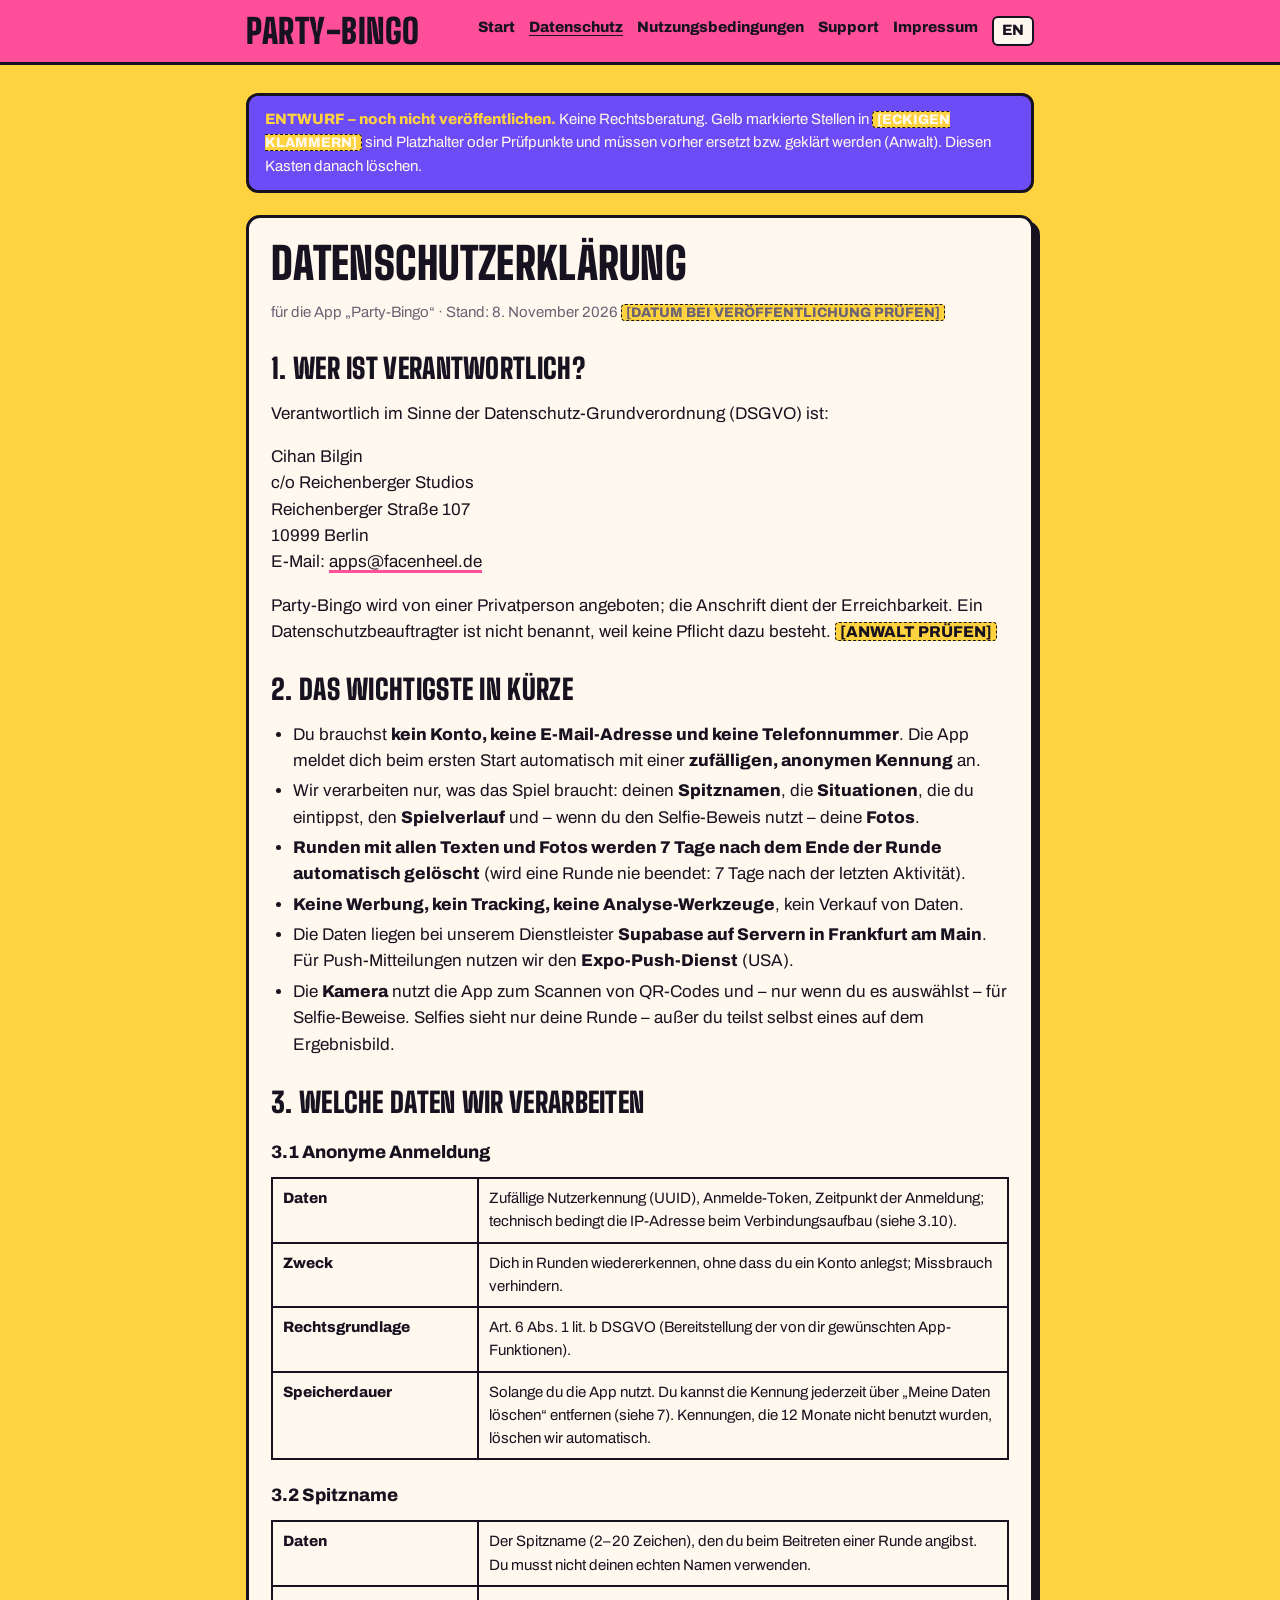
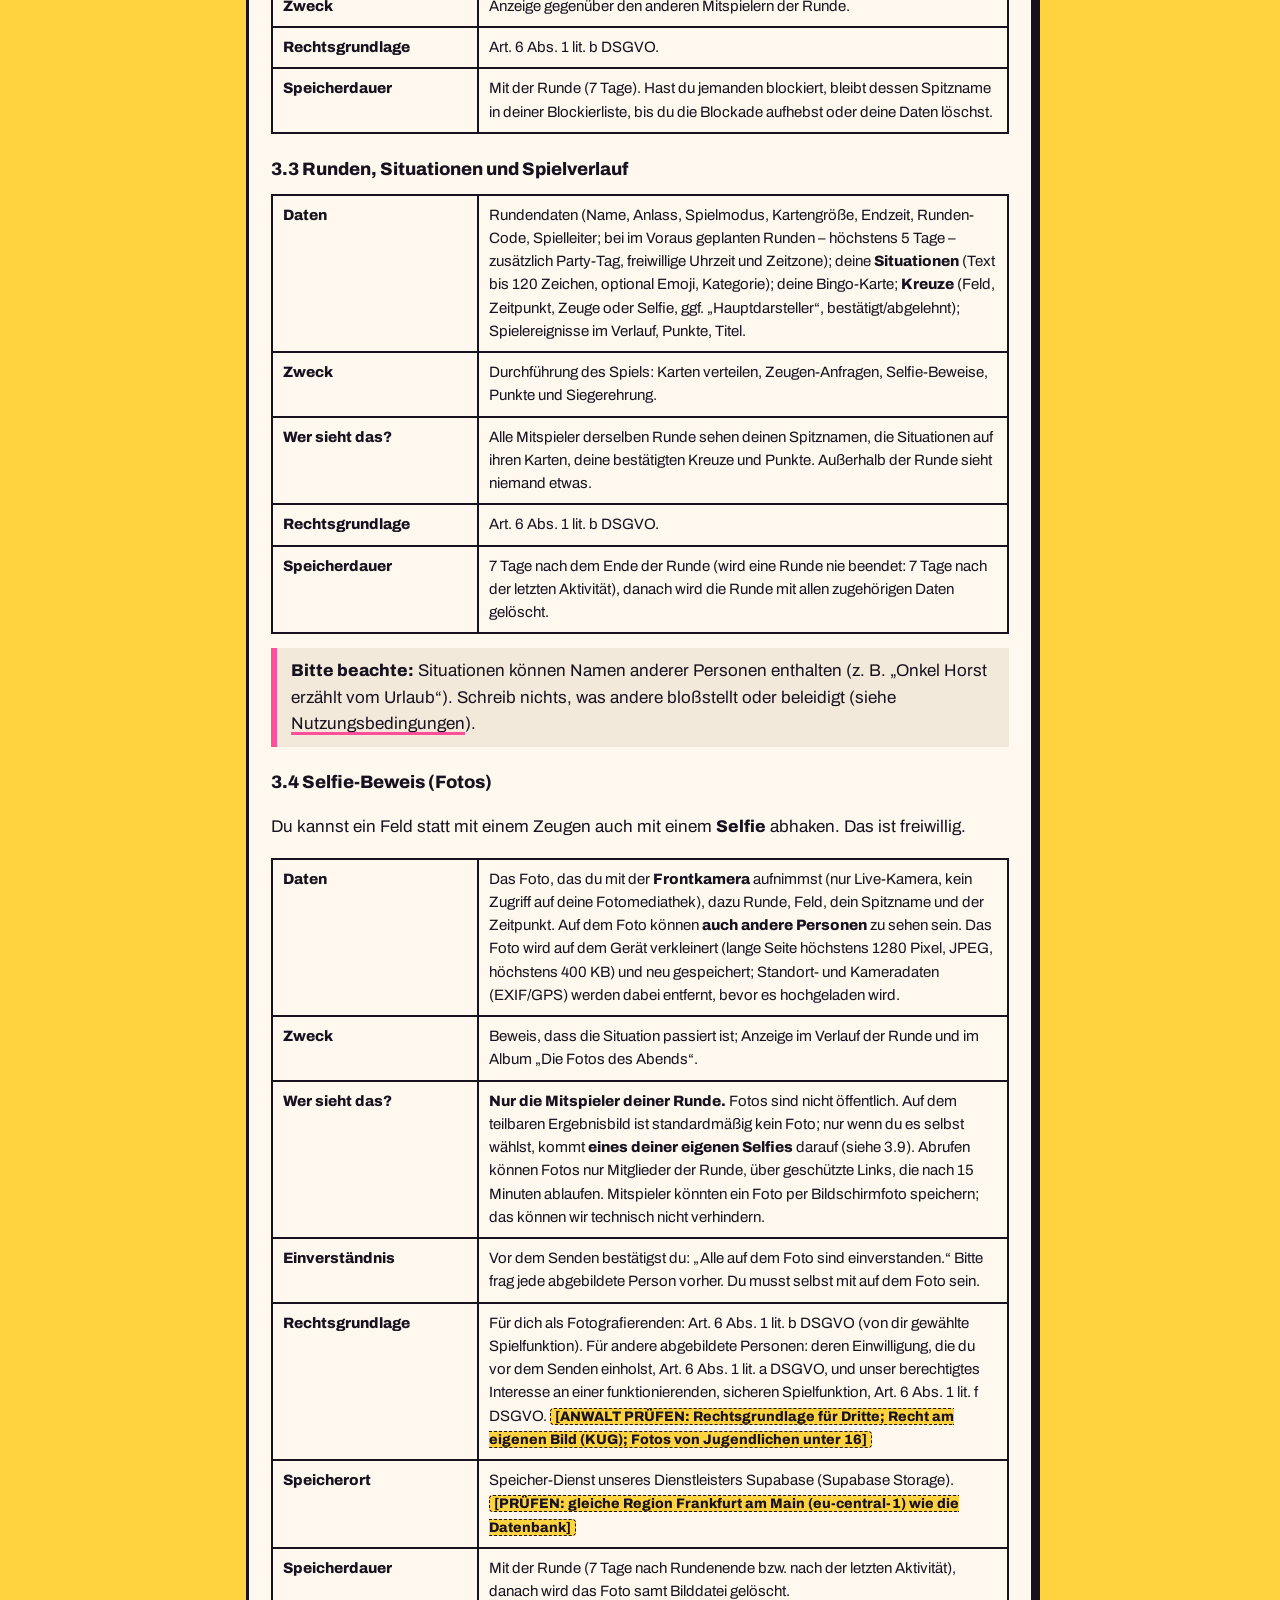
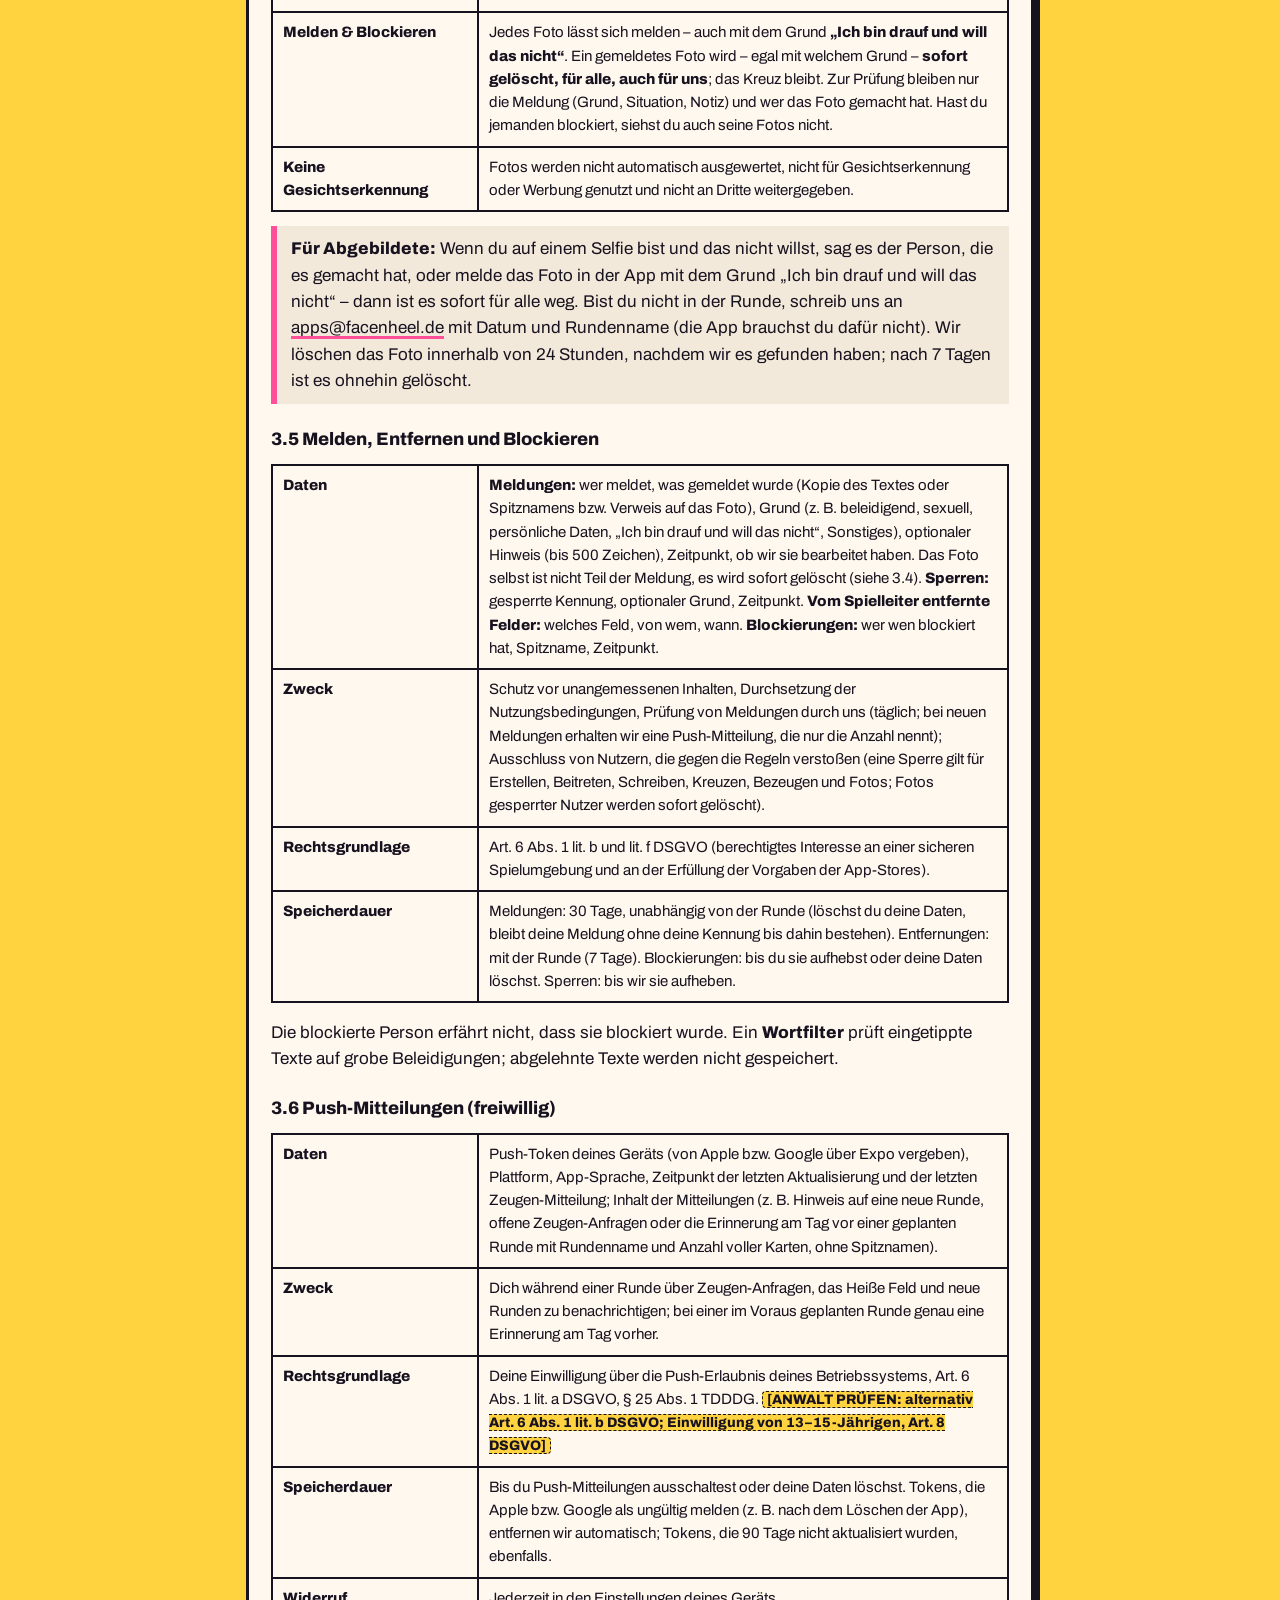
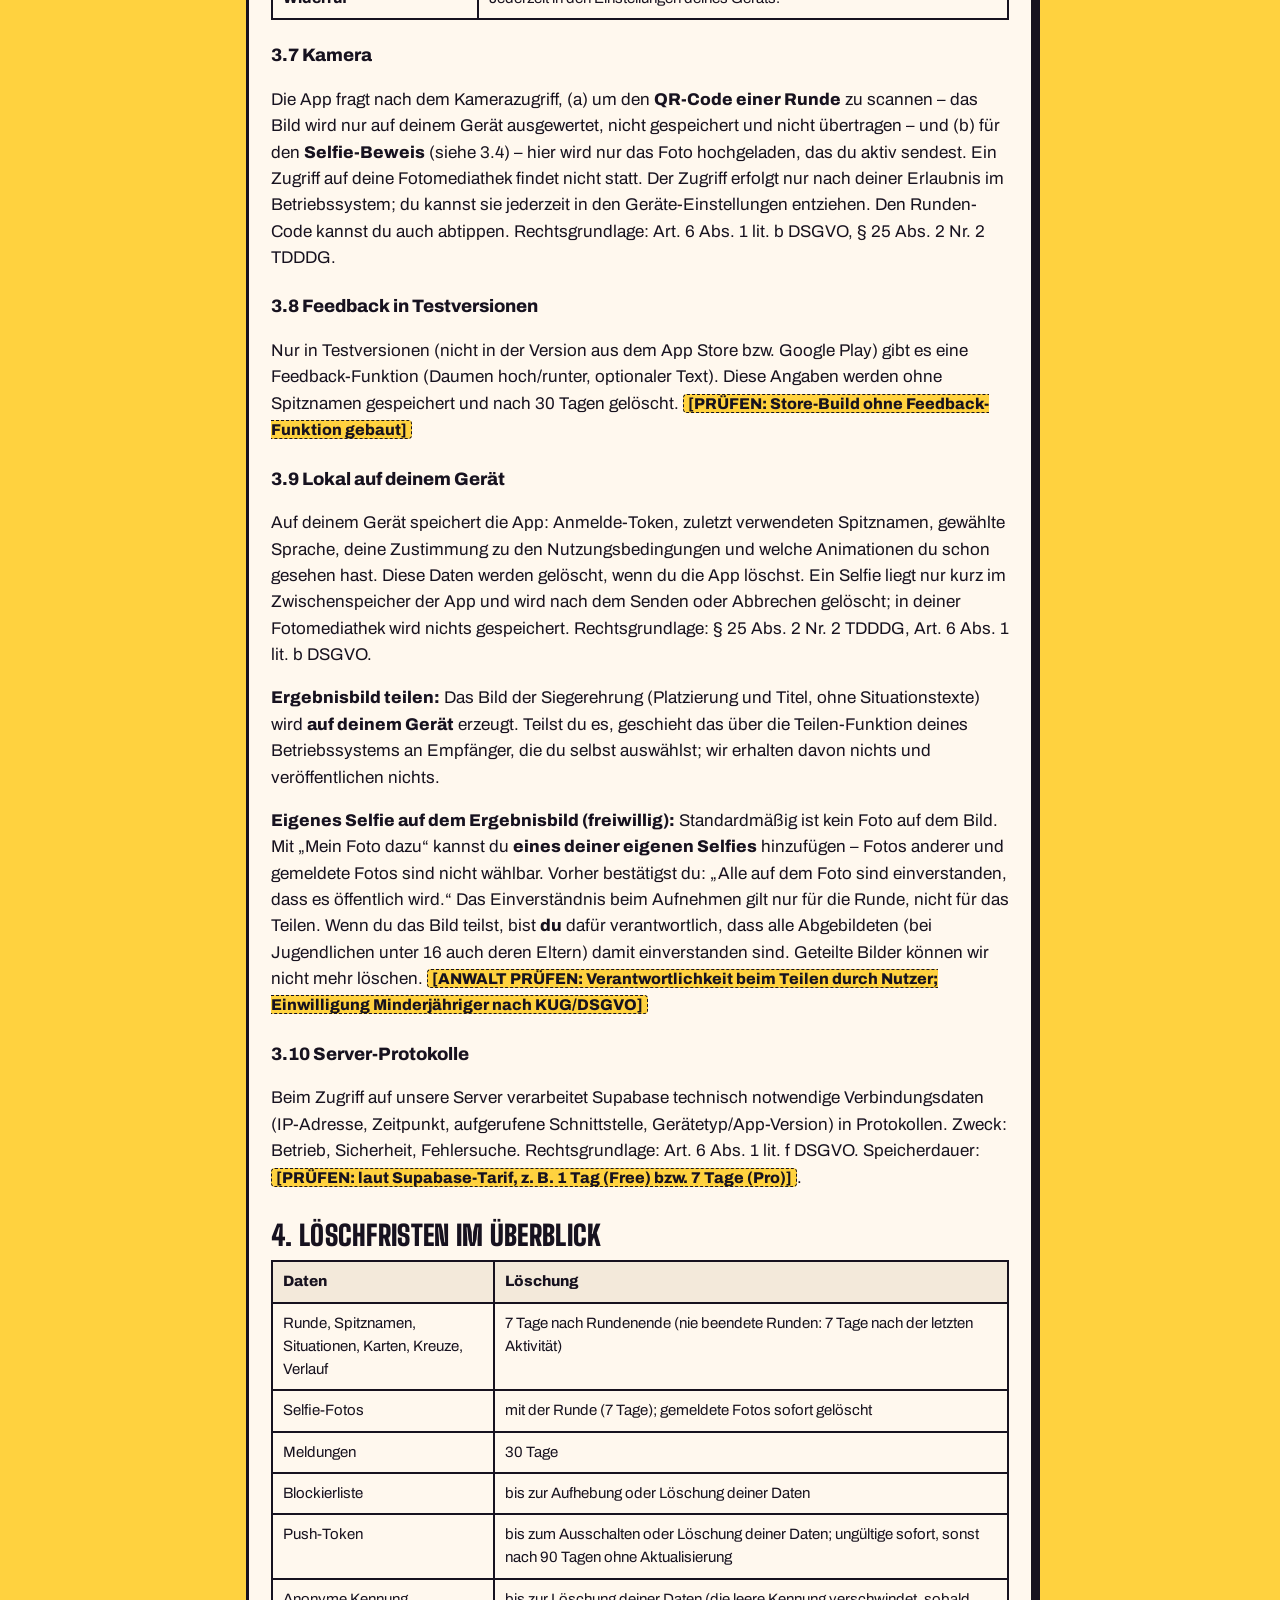
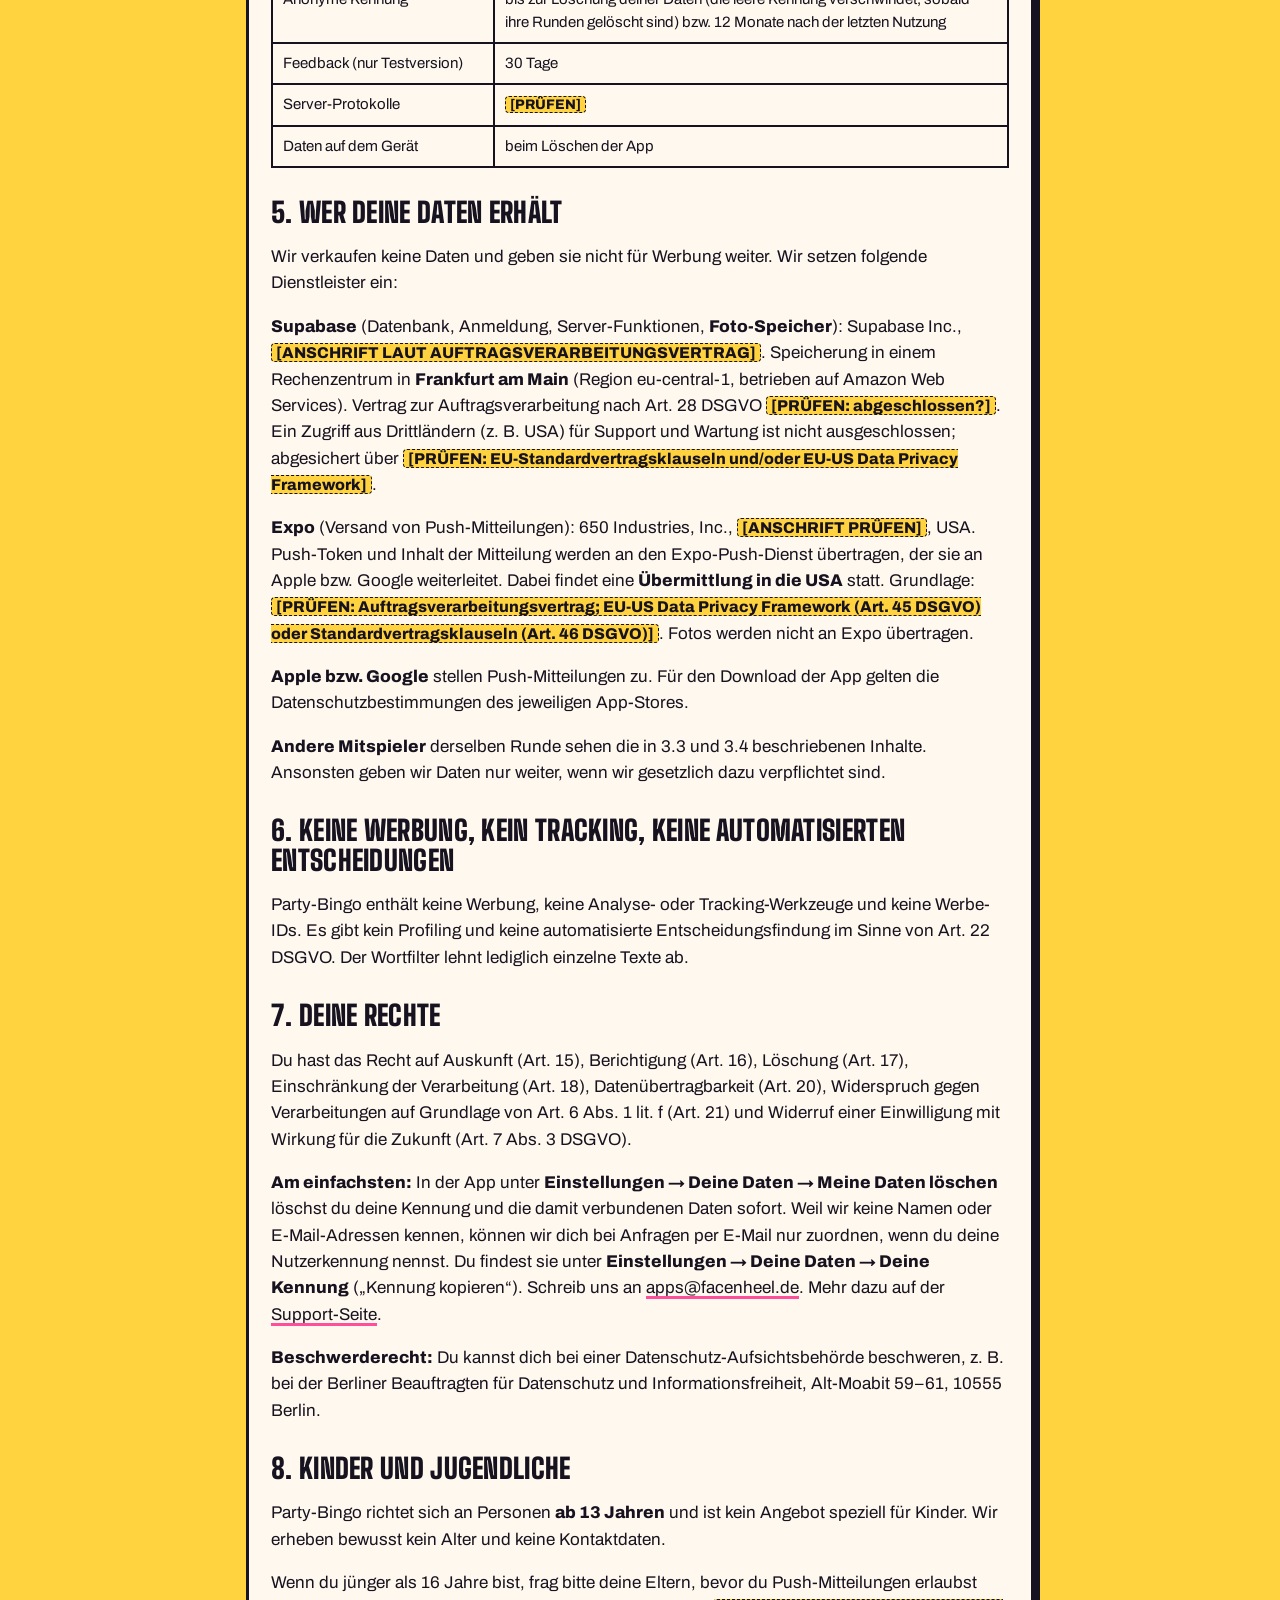
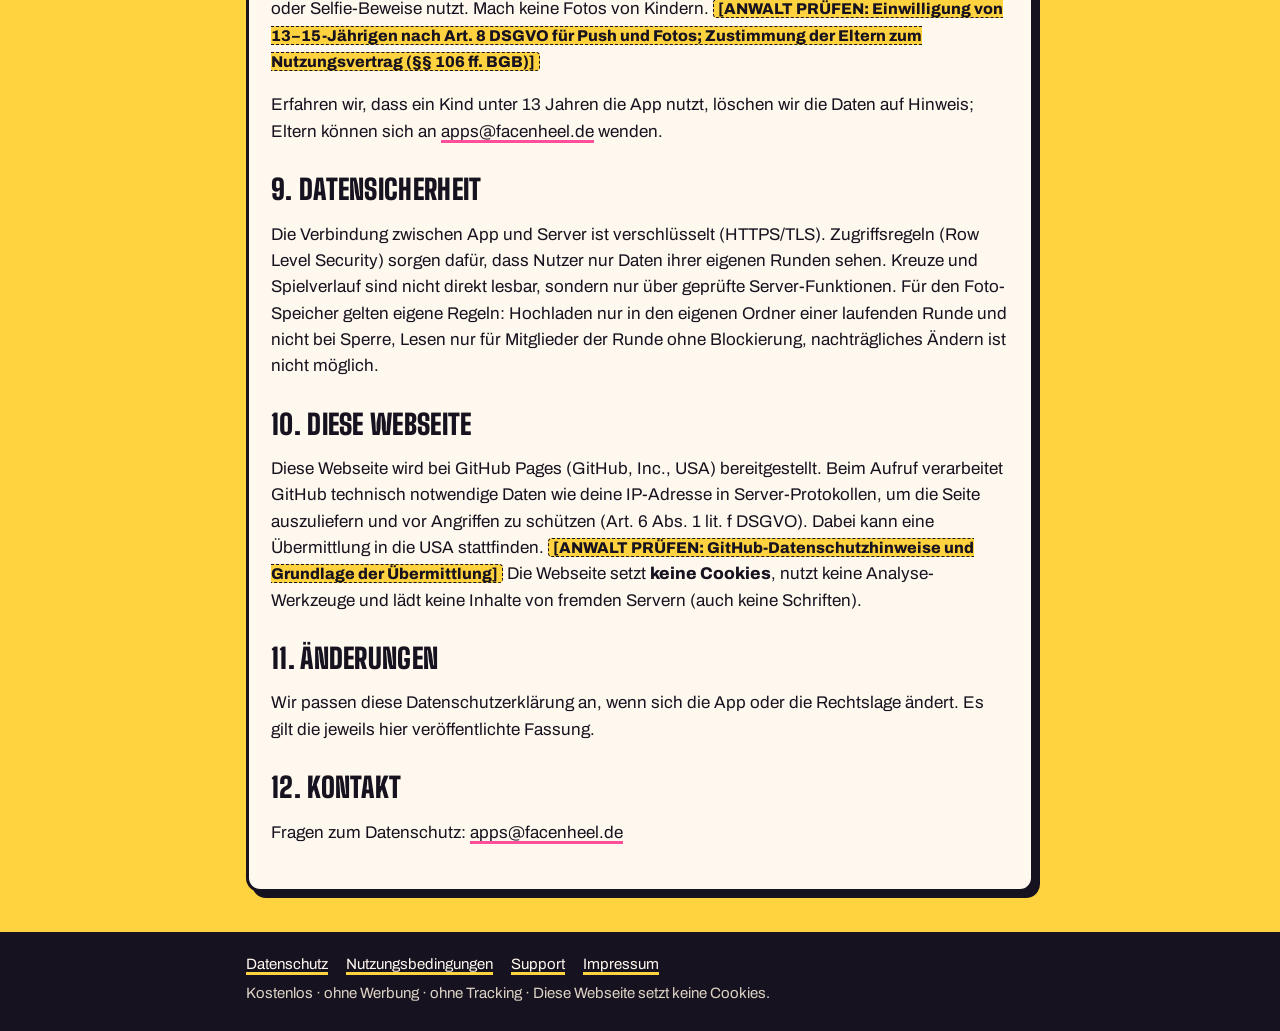
==== datenschutz.html @ 75224aec "Add files via upload" ====
<!doctype html>
<html lang="de">
<head>
<meta charset="utf-8">
<meta name="viewport" content="width=device-width, initial-scale=1">
<title>Datenschutz – Party-Bingo</title>
<meta name="description" content="Datenschutzerklärung der App Party-Bingo.">
<meta name="robots" content="index, follow">
<link rel="stylesheet" href="style.css">
<link rel="alternate" hreflang="en" href="privacy.html">
</head>
<body>
<header class="top"><div class="top-inner">
<a class="logo" href="index.html">Party-Bingo</a>
<nav aria-label="Hauptmenü"><a href="index.html">Start</a><a href="datenschutz.html" aria-current="page">Datenschutz</a><a href="nutzungsbedingungen.html">Nutzungsbedingungen</a><a href="support.html">Support</a><a href="impressum.html">Impressum</a><a class="lang" href="privacy.html" hreflang="en" title="English version">EN</a></nav>
</div></header>
<main>
<div class="draft"><strong>ENTWURF – noch nicht veröffentlichen.</strong> Keine Rechtsberatung. Gelb markierte Stellen in <span class="todo">[ECKIGEN KLAMMERN]</span> sind Platzhalter oder Prüfpunkte und müssen vorher ersetzt bzw. geklärt werden (Anwalt). Diesen Kasten danach löschen.</div>

<article class="paper">
<h1>Datenschutzerklärung</h1>
<p class="muted">für die App „Party-Bingo“ · Stand: 8. November 2026 <span class="todo">[DATUM BEI VERÖFFENTLICHUNG PRÜFEN]</span></p>

<h2>1. Wer ist verantwortlich?</h2>
<p>Verantwortlich im Sinne der Datenschutz-Grundverordnung (DSGVO) ist:</p>
<address>Cihan Bilgin<br>c/o Reichenberger Studios<br>Reichenberger Straße 107<br>10999 Berlin<br>E-Mail: <a href="mailto:apps@facenheel.de">apps@facenheel.de</a></address>
<p>Party-Bingo wird von einer Privatperson angeboten; die Anschrift dient der Erreichbarkeit. Ein Datenschutzbeauftragter ist nicht benannt, weil keine Pflicht dazu besteht. <span class="todo">[ANWALT PRÜFEN]</span></p>

<h2>2. Das Wichtigste in Kürze</h2>
<ul>
<li>Du brauchst <strong>kein Konto, keine E-Mail-Adresse und keine Telefonnummer</strong>. Die App meldet dich beim ersten Start automatisch mit einer <strong>zufälligen, anonymen Kennung</strong> an.</li>
<li>Wir verarbeiten nur, was das Spiel braucht: deinen <strong>Spitznamen</strong>, die <strong>Situationen</strong>, die du eintippst, den <strong>Spielverlauf</strong> und – wenn du den Selfie-Beweis nutzt – deine <strong>Fotos</strong>.</li>
<li><strong>Runden mit allen Texten und Fotos werden 7 Tage nach dem Ende der Runde automatisch gelöscht</strong> (wird eine Runde nie beendet: 7 Tage nach der letzten Aktivität).</li>
<li><strong>Keine Werbung, kein Tracking, keine Analyse-Werkzeuge</strong>, kein Verkauf von Daten.</li>
<li>Die Daten liegen bei unserem Dienstleister <strong>Supabase auf Servern in Frankfurt am Main</strong>. Für Push-Mitteilungen nutzen wir den <strong>Expo-Push-Dienst</strong> (USA).</li>
<li>Die <strong>Kamera</strong> nutzt die App zum Scannen von QR-Codes und – nur wenn du es auswählst – für Selfie-Beweise. Selfies sieht nur deine Runde – außer du teilst selbst eines auf dem Ergebnisbild.</li>
</ul>

<h2>3. Welche Daten wir verarbeiten</h2>

<h3>3.1 Anonyme Anmeldung</h3>
<div class="table-wrap"><table><tbody><tr><td>Daten</td><td>Zufällige Nutzerkennung (UUID), Anmelde-Token, Zeitpunkt der Anmeldung; technisch bedingt die IP-Adresse beim Verbindungsaufbau (siehe 3.10).</td></tr><tr><td>Zweck</td><td>Dich in Runden wiedererkennen, ohne dass du ein Konto anlegst; Missbrauch verhindern.</td></tr><tr><td>Rechtsgrundlage</td><td>Art. 6 Abs. 1 lit. b DSGVO (Bereitstellung der von dir gewünschten App-Funktionen).</td></tr><tr><td>Speicherdauer</td><td>Solange du die App nutzt. Du kannst die Kennung jederzeit über „Meine Daten löschen“ entfernen (siehe 7). Kennungen, die 12 Monate nicht benutzt wurden, löschen wir automatisch.</td></tr></tbody></table></div>

<h3>3.2 Spitzname</h3>
<div class="table-wrap"><table><tbody><tr><td>Daten</td><td>Der Spitzname (2–20 Zeichen), den du beim Beitreten einer Runde angibst. Du musst nicht deinen echten Namen verwenden.</td></tr><tr><td>Zweck</td><td>Anzeige gegenüber den anderen Mitspielern der Runde.</td></tr><tr><td>Rechtsgrundlage</td><td>Art. 6 Abs. 1 lit. b DSGVO.</td></tr><tr><td>Speicherdauer</td><td>Mit der Runde (7 Tage). Hast du jemanden blockiert, bleibt dessen Spitzname in deiner Blockierliste, bis du die Blockade aufhebst oder deine Daten löschst.</td></tr></tbody></table></div>

<h3>3.3 Runden, Situationen und Spielverlauf</h3>
<div class="table-wrap"><table><tbody><tr><td>Daten</td><td>Rundendaten (Name, Anlass, Spielmodus, Kartengröße, Endzeit, Runden-Code, Spielleiter; bei im Voraus geplanten Runden – höchstens 5 Tage – zusätzlich Party-Tag, freiwillige Uhrzeit und Zeitzone); deine <strong>Situationen</strong> (Text bis 120 Zeichen, optional Emoji, Kategorie); deine Bingo-Karte; <strong>Kreuze</strong> (Feld, Zeitpunkt, Zeuge oder Selfie, ggf. „Hauptdarsteller“, bestätigt/abgelehnt); Spielereignisse im Verlauf, Punkte, Titel.</td></tr><tr><td>Zweck</td><td>Durchführung des Spiels: Karten verteilen, Zeugen-Anfragen, Selfie-Beweise, Punkte und Siegerehrung.</td></tr><tr><td>Wer sieht das?</td><td>Alle Mitspieler derselben Runde sehen deinen Spitznamen, die Situationen auf ihren Karten, deine bestätigten Kreuze und Punkte. Außerhalb der Runde sieht niemand etwas.</td></tr><tr><td>Rechtsgrundlage</td><td>Art. 6 Abs. 1 lit. b DSGVO.</td></tr><tr><td>Speicherdauer</td><td>7 Tage nach dem Ende der Runde (wird eine Runde nie beendet: 7 Tage nach der letzten Aktivität), danach wird die Runde mit allen zugehörigen Daten gelöscht.</td></tr></tbody></table></div>
<p class="note"><strong>Bitte beachte:</strong> Situationen können Namen anderer Personen enthalten (z. B. „Onkel Horst erzählt vom Urlaub“). Schreib nichts, was andere bloßstellt oder beleidigt (siehe <a href="nutzungsbedingungen.html">Nutzungsbedingungen</a>).</p>

<h3>3.4 Selfie-Beweis (Fotos)</h3>
<p>Du kannst ein Feld statt mit einem Zeugen auch mit einem <strong>Selfie</strong> abhaken. Das ist freiwillig.</p>
<div class="table-wrap"><table><tbody><tr><td>Daten</td><td>Das Foto, das du mit der <strong>Frontkamera</strong> aufnimmst (nur Live-Kamera, kein Zugriff auf deine Fotomediathek), dazu Runde, Feld, dein Spitzname und der Zeitpunkt. Auf dem Foto können <strong>auch andere Personen</strong> zu sehen sein. Das Foto wird auf dem Gerät verkleinert (lange Seite höchstens 1280 Pixel, JPEG, höchstens 400 KB) und neu gespeichert; Standort- und Kameradaten (EXIF/GPS) werden dabei entfernt, bevor es hochgeladen wird.</td></tr><tr><td>Zweck</td><td>Beweis, dass die Situation passiert ist; Anzeige im Verlauf der Runde und im Album „Die Fotos des Abends“.</td></tr><tr><td>Wer sieht das?</td><td><strong>Nur die Mitspieler deiner Runde.</strong> Fotos sind nicht öffentlich. Auf dem teilbaren Ergebnisbild ist standardmäßig kein Foto; nur wenn du es selbst wählst, kommt <strong>eines deiner eigenen Selfies</strong> darauf (siehe 3.9). Abrufen können Fotos nur Mitglieder der Runde, über geschützte Links, die nach 15 Minuten ablaufen. Mitspieler könnten ein Foto per Bildschirmfoto speichern; das können wir technisch nicht verhindern.</td></tr><tr><td>Einverständnis</td><td>Vor dem Senden bestätigst du: „Alle auf dem Foto sind einverstanden.“ Bitte frag jede abgebildete Person vorher. Du musst selbst mit auf dem Foto sein.</td></tr><tr><td>Rechtsgrundlage</td><td>Für dich als Fotografierenden: Art. 6 Abs. 1 lit. b DSGVO (von dir gewählte Spielfunktion). Für andere abgebildete Personen: deren Einwilligung, die du vor dem Senden einholst, Art. 6 Abs. 1 lit. a DSGVO, und unser berechtigtes Interesse an einer funktionierenden, sicheren Spielfunktion, Art. 6 Abs. 1 lit. f DSGVO. <span class="todo">[ANWALT PRÜFEN: Rechtsgrundlage für Dritte; Recht am eigenen Bild (KUG); Fotos von Jugendlichen unter 16]</span></td></tr><tr><td>Speicherort</td><td>Speicher-Dienst unseres Dienstleisters Supabase (Supabase Storage). <span class="todo">[PRÜFEN: gleiche Region Frankfurt am Main (eu-central-1) wie die Datenbank]</span></td></tr><tr><td>Speicherdauer</td><td>Mit der Runde (7 Tage nach Rundenende bzw. nach der letzten Aktivität), danach wird das Foto samt Bilddatei gelöscht.</td></tr><tr><td>Melden &amp; Blockieren</td><td>Jedes Foto lässt sich melden – auch mit dem Grund <strong>„Ich bin drauf und will das nicht“</strong>. Ein gemeldetes Foto wird – egal mit welchem Grund – <strong>sofort gelöscht, für alle, auch für uns</strong>; das Kreuz bleibt. Zur Prüfung bleiben nur die Meldung (Grund, Situation, Notiz) und wer das Foto gemacht hat. Hast du jemanden blockiert, siehst du auch seine Fotos nicht.</td></tr><tr><td>Keine Gesichtserkennung</td><td>Fotos werden nicht automatisch ausgewertet, nicht für Gesichtserkennung oder Werbung genutzt und nicht an Dritte weitergegeben.</td></tr></tbody></table></div>
<p class="note"><strong>Für Abgebildete:</strong> Wenn du auf einem Selfie bist und das nicht willst, sag es der Person, die es gemacht hat, oder melde das Foto in der App mit dem Grund „Ich bin drauf und will das nicht“ – dann ist es sofort für alle weg. Bist du nicht in der Runde, schreib uns an <a href="mailto:apps@facenheel.de">apps@facenheel.de</a> mit Datum und Rundenname (die App brauchst du dafür nicht). Wir löschen das Foto innerhalb von 24 Stunden, nachdem wir es gefunden haben; nach 7 Tagen ist es ohnehin gelöscht.</p>

<h3>3.5 Melden, Entfernen und Blockieren</h3>
<div class="table-wrap"><table><tbody><tr><td>Daten</td><td><strong>Meldungen:</strong> wer meldet, was gemeldet wurde (Kopie des Textes oder Spitznamens bzw. Verweis auf das Foto), Grund (z. B. beleidigend, sexuell, persönliche Daten, „Ich bin drauf und will das nicht“, Sonstiges), optionaler Hinweis (bis 500 Zeichen), Zeitpunkt, ob wir sie bearbeitet haben. Das Foto selbst ist nicht Teil der Meldung, es wird sofort gelöscht (siehe 3.4). <strong>Sperren:</strong> gesperrte Kennung, optionaler Grund, Zeitpunkt. <strong>Vom Spielleiter entfernte Felder:</strong> welches Feld, von wem, wann. <strong>Blockierungen:</strong> wer wen blockiert hat, Spitzname, Zeitpunkt.</td></tr><tr><td>Zweck</td><td>Schutz vor unangemessenen Inhalten, Durchsetzung der Nutzungsbedingungen, Prüfung von Meldungen durch uns (täglich; bei neuen Meldungen erhalten wir eine Push-Mitteilung, die nur die Anzahl nennt); Ausschluss von Nutzern, die gegen die Regeln verstoßen (eine Sperre gilt für Erstellen, Beitreten, Schreiben, Kreuzen, Bezeugen und Fotos; Fotos gesperrter Nutzer werden sofort gelöscht).</td></tr><tr><td>Rechtsgrundlage</td><td>Art. 6 Abs. 1 lit. b und lit. f DSGVO (berechtigtes Interesse an einer sicheren Spielumgebung und an der Erfüllung der Vorgaben der App-Stores).</td></tr><tr><td>Speicherdauer</td><td>Meldungen: 30 Tage, unabhängig von der Runde (löschst du deine Daten, bleibt deine Meldung ohne deine Kennung bis dahin bestehen). Entfernungen: mit der Runde (7 Tage). Blockierungen: bis du sie aufhebst oder deine Daten löschst. Sperren: bis wir sie aufheben.</td></tr></tbody></table></div>
<p>Die blockierte Person erfährt nicht, dass sie blockiert wurde. Ein <strong>Wortfilter</strong> prüft eingetippte Texte auf grobe Beleidigungen; abgelehnte Texte werden nicht gespeichert.</p>

<h3>3.6 Push-Mitteilungen (freiwillig)</h3>
<div class="table-wrap"><table><tbody><tr><td>Daten</td><td>Push-Token deines Geräts (von Apple bzw. Google über Expo vergeben), Plattform, App-Sprache, Zeitpunkt der letzten Aktualisierung und der letzten Zeugen-Mitteilung; Inhalt der Mitteilungen (z. B. Hinweis auf eine neue Runde, offene Zeugen-Anfragen oder die Erinnerung am Tag vor einer geplanten Runde mit Rundenname und Anzahl voller Karten, ohne Spitznamen).</td></tr><tr><td>Zweck</td><td>Dich während einer Runde über Zeugen-Anfragen, das Heiße Feld und neue Runden zu benachrichtigen; bei einer im Voraus geplanten Runde genau eine Erinnerung am Tag vorher.</td></tr><tr><td>Rechtsgrundlage</td><td>Deine Einwilligung über die Push-Erlaubnis deines Betriebssystems, Art. 6 Abs. 1 lit. a DSGVO, § 25 Abs. 1 TDDDG. <span class="todo">[ANWALT PRÜFEN: alternativ Art. 6 Abs. 1 lit. b DSGVO; Einwilligung von 13–15-Jährigen, Art. 8 DSGVO]</span></td></tr><tr><td>Speicherdauer</td><td>Bis du Push-Mitteilungen ausschaltest oder deine Daten löschst. Tokens, die Apple bzw. Google als ungültig melden (z. B. nach dem Löschen der App), entfernen wir automatisch; Tokens, die 90 Tage nicht aktualisiert wurden, ebenfalls.</td></tr><tr><td>Widerruf</td><td>Jederzeit in den Einstellungen deines Geräts.</td></tr></tbody></table></div>

<h3>3.7 Kamera</h3>
<p>Die App fragt nach dem Kamerazugriff, (a) um den <strong>QR-Code einer Runde</strong> zu scannen – das Bild wird nur auf deinem Gerät ausgewertet, nicht gespeichert und nicht übertragen – und (b) für den <strong>Selfie-Beweis</strong> (siehe 3.4) – hier wird nur das Foto hochgeladen, das du aktiv sendest. Ein Zugriff auf deine Fotomediathek findet nicht statt. Der Zugriff erfolgt nur nach deiner Erlaubnis im Betriebssystem; du kannst sie jederzeit in den Geräte-Einstellungen entziehen. Den Runden-Code kannst du auch abtippen. Rechtsgrundlage: Art. 6 Abs. 1 lit. b DSGVO, § 25 Abs. 2 Nr. 2 TDDDG.</p>

<h3>3.8 Feedback in Testversionen</h3>
<p>Nur in Testversionen (nicht in der Version aus dem App Store bzw. Google Play) gibt es eine Feedback-Funktion (Daumen hoch/runter, optionaler Text). Diese Angaben werden ohne Spitznamen gespeichert und nach 30 Tagen gelöscht. <span class="todo">[PRÜFEN: Store-Build ohne Feedback-Funktion gebaut]</span></p>

<h3>3.9 Lokal auf deinem Gerät</h3>
<p>Auf deinem Gerät speichert die App: Anmelde-Token, zuletzt verwendeten Spitznamen, gewählte Sprache, deine Zustimmung zu den Nutzungsbedingungen und welche Animationen du schon gesehen hast. Diese Daten werden gelöscht, wenn du die App löschst. Ein Selfie liegt nur kurz im Zwischenspeicher der App und wird nach dem Senden oder Abbrechen gelöscht; in deiner Fotomediathek wird nichts gespeichert. Rechtsgrundlage: § 25 Abs. 2 Nr. 2 TDDDG, Art. 6 Abs. 1 lit. b DSGVO.</p>
<p><strong>Ergebnisbild teilen:</strong> Das Bild der Siegerehrung (Platzierung und Titel, ohne Situationstexte) wird <strong>auf deinem Gerät</strong> erzeugt. Teilst du es, geschieht das über die Teilen-Funktion deines Betriebssystems an Empfänger, die du selbst auswählst; wir erhalten davon nichts und veröffentlichen nichts.</p><p><strong>Eigenes Selfie auf dem Ergebnisbild (freiwillig):</strong> Standardmäßig ist kein Foto auf dem Bild. Mit „Mein Foto dazu“ kannst du <strong>eines deiner eigenen Selfies</strong> hinzufügen – Fotos anderer und gemeldete Fotos sind nicht wählbar. Vorher bestätigst du: „Alle auf dem Foto sind einverstanden, dass es öffentlich wird.“ Das Einverständnis beim Aufnehmen gilt nur für die Runde, nicht für das Teilen. Wenn du das Bild teilst, bist <strong>du</strong> dafür verantwortlich, dass alle Abgebildeten (bei Jugendlichen unter 16 auch deren Eltern) damit einverstanden sind. Geteilte Bilder können wir nicht mehr löschen. <span class="todo">[ANWALT PRÜFEN: Verantwortlichkeit beim Teilen durch Nutzer; Einwilligung Minderjähriger nach KUG/DSGVO]</span></p>

<h3>3.10 Server-Protokolle</h3>
<p>Beim Zugriff auf unsere Server verarbeitet Supabase technisch notwendige Verbindungsdaten (IP-Adresse, Zeitpunkt, aufgerufene Schnittstelle, Gerätetyp/App-Version) in Protokollen. Zweck: Betrieb, Sicherheit, Fehlersuche. Rechtsgrundlage: Art. 6 Abs. 1 lit. f DSGVO. Speicherdauer: <span class="todo">[PRÜFEN: laut Supabase-Tarif, z. B. 1 Tag (Free) bzw. 7 Tage (Pro)]</span>.</p>

<h2>4. Löschfristen im Überblick</h2>
<div class="table-wrap"><table class="plain"><thead><tr><th>Daten</th><th>Löschung</th></tr></thead><tbody><tr><td>Runde, Spitznamen, Situationen, Karten, Kreuze, Verlauf</td><td>7 Tage nach Rundenende (nie beendete Runden: 7 Tage nach der letzten Aktivität)</td></tr><tr><td>Selfie-Fotos</td><td>mit der Runde (7 Tage); gemeldete Fotos sofort gelöscht</td></tr><tr><td>Meldungen</td><td>30 Tage</td></tr><tr><td>Blockierliste</td><td>bis zur Aufhebung oder Löschung deiner Daten</td></tr><tr><td>Push-Token</td><td>bis zum Ausschalten oder Löschung deiner Daten; ungültige sofort, sonst nach 90 Tagen ohne Aktualisierung</td></tr><tr><td>Anonyme Kennung</td><td>bis zur Löschung deiner Daten (die leere Kennung verschwindet, sobald ihre Runden gelöscht sind) bzw. 12 Monate nach der letzten Nutzung</td></tr><tr><td>Feedback (nur Testversion)</td><td>30 Tage</td></tr><tr><td>Server-Protokolle</td><td><span class="todo">[PRÜFEN]</span></td></tr><tr><td>Daten auf dem Gerät</td><td>beim Löschen der App</td></tr></tbody></table></div>

<h2>5. Wer deine Daten erhält</h2>
<p>Wir verkaufen keine Daten und geben sie nicht für Werbung weiter. Wir setzen folgende Dienstleister ein:</p>
<p><strong>Supabase</strong> (Datenbank, Anmeldung, Server-Funktionen, <strong>Foto-Speicher</strong>): Supabase Inc., <span class="todo">[ANSCHRIFT LAUT AUFTRAGSVERARBEITUNGSVERTRAG]</span>. Speicherung in einem Rechenzentrum in <strong>Frankfurt am Main</strong> (Region eu-central-1, betrieben auf Amazon Web Services). Vertrag zur Auftragsverarbeitung nach Art. 28 DSGVO <span class="todo">[PRÜFEN: abgeschlossen?]</span>. Ein Zugriff aus Drittländern (z. B. USA) für Support und Wartung ist nicht ausgeschlossen; abgesichert über <span class="todo">[PRÜFEN: EU-Standardvertragsklauseln und/oder EU-US Data Privacy Framework]</span>.</p>
<p><strong>Expo</strong> (Versand von Push-Mitteilungen): 650 Industries, Inc., <span class="todo">[ANSCHRIFT PRÜFEN]</span>, USA. Push-Token und Inhalt der Mitteilung werden an den Expo-Push-Dienst übertragen, der sie an Apple bzw. Google weiterleitet. Dabei findet eine <strong>Übermittlung in die USA</strong> statt. Grundlage: <span class="todo">[PRÜFEN: Auftragsverarbeitungsvertrag; EU-US Data Privacy Framework (Art. 45 DSGVO) oder Standardvertragsklauseln (Art. 46 DSGVO)]</span>. Fotos werden nicht an Expo übertragen.</p>
<p><strong>Apple bzw. Google</strong> stellen Push-Mitteilungen zu. Für den Download der App gelten die Datenschutzbestimmungen des jeweiligen App-Stores.</p>
<p><strong>Andere Mitspieler</strong> derselben Runde sehen die in 3.3 und 3.4 beschriebenen Inhalte. Ansonsten geben wir Daten nur weiter, wenn wir gesetzlich dazu verpflichtet sind.</p>

<h2>6. Keine Werbung, kein Tracking, keine automatisierten Entscheidungen</h2>
<p>Party-Bingo enthält keine Werbung, keine Analyse- oder Tracking-Werkzeuge und keine Werbe-IDs. Es gibt kein Profiling und keine automatisierte Entscheidungsfindung im Sinne von Art. 22 DSGVO. Der Wortfilter lehnt lediglich einzelne Texte ab.</p>

<h2>7. Deine Rechte</h2>
<p>Du hast das Recht auf Auskunft (Art. 15), Berichtigung (Art. 16), Löschung (Art. 17), Einschränkung der Verarbeitung (Art. 18), Datenübertragbarkeit (Art. 20), Widerspruch gegen Verarbeitungen auf Grundlage von Art. 6 Abs. 1 lit. f (Art. 21) und Widerruf einer Einwilligung mit Wirkung für die Zukunft (Art. 7 Abs. 3 DSGVO).</p>
<p><strong>Am einfachsten:</strong> In der App unter <strong>Einstellungen → Deine Daten → Meine Daten löschen</strong> löschst du deine Kennung und die damit verbundenen Daten sofort. Weil wir keine Namen oder E-Mail-Adressen kennen, können wir dich bei Anfragen per E-Mail nur zuordnen, wenn du deine Nutzerkennung nennst. Du findest sie unter <strong>Einstellungen → Deine Daten → Deine Kennung</strong> („Kennung kopieren“). Schreib uns an <a href="mailto:apps@facenheel.de">apps@facenheel.de</a>. Mehr dazu auf der <a href="support.html#daten-loeschen">Support-Seite</a>.</p>
<p><strong>Beschwerderecht:</strong> Du kannst dich bei einer Datenschutz-Aufsichtsbehörde beschweren, z. B. bei der Berliner Beauftragten für Datenschutz und Informationsfreiheit, Alt-Moabit 59–61, 10555 Berlin.</p>

<h2>8. Kinder und Jugendliche</h2>
<p>Party-Bingo richtet sich an Personen <strong>ab 13 Jahren</strong> und ist kein Angebot speziell für Kinder. Wir erheben bewusst kein Alter und keine Kontaktdaten.</p>
<p>Wenn du jünger als 16 Jahre bist, frag bitte deine Eltern, bevor du Push-Mitteilungen erlaubst oder Selfie-Beweise nutzt. Mach keine Fotos von Kindern. <span class="todo">[ANWALT PRÜFEN: Einwilligung von 13–15-Jährigen nach Art. 8 DSGVO für Push und Fotos; Zustimmung der Eltern zum Nutzungsvertrag (§§ 106 ff. BGB)]</span></p>
<p>Erfahren wir, dass ein Kind unter 13 Jahren die App nutzt, löschen wir die Daten auf Hinweis; Eltern können sich an <a href="mailto:apps@facenheel.de">apps@facenheel.de</a> wenden.</p>

<h2>9. Datensicherheit</h2>
<p>Die Verbindung zwischen App und Server ist verschlüsselt (HTTPS/TLS). Zugriffsregeln (Row Level Security) sorgen dafür, dass Nutzer nur Daten ihrer eigenen Runden sehen. Kreuze und Spielverlauf sind nicht direkt lesbar, sondern nur über geprüfte Server-Funktionen. Für den Foto-Speicher gelten eigene Regeln: Hochladen nur in den eigenen Ordner einer laufenden Runde und nicht bei Sperre, Lesen nur für Mitglieder der Runde ohne Blockierung, nachträgliches Ändern ist nicht möglich.</p>

<h2>10. Diese Webseite</h2>
<p>Diese Webseite wird bei GitHub Pages (GitHub, Inc., USA) bereitgestellt. Beim Aufruf verarbeitet GitHub technisch notwendige Daten wie deine IP-Adresse in Server-Protokollen, um die Seite auszuliefern und vor Angriffen zu schützen (Art. 6 Abs. 1 lit. f DSGVO). Dabei kann eine Übermittlung in die USA stattfinden. <span class="todo">[ANWALT PRÜFEN: GitHub-Datenschutzhinweise und Grundlage der Übermittlung]</span> Die Webseite setzt <strong>keine Cookies</strong>, nutzt keine Analyse-Werkzeuge und lädt keine Inhalte von fremden Servern (auch keine Schriften).</p>

<h2>11. Änderungen</h2>
<p>Wir passen diese Datenschutzerklärung an, wenn sich die App oder die Rechtslage ändert. Es gilt die jeweils hier veröffentlichte Fassung.</p>

<h2>12. Kontakt</h2>
<p>Fragen zum Datenschutz: <a href="mailto:apps@facenheel.de">apps@facenheel.de</a></p>
</article>

</main>
<footer><div class="foot-inner"><a href="datenschutz.html">Datenschutz</a><a href="nutzungsbedingungen.html">Nutzungsbedingungen</a><a href="support.html">Support</a><a href="impressum.html">Impressum</a><span class="muted" style="color:#DCD3C5">Kostenlos · ohne Werbung · ohne Tracking · Diese Webseite setzt keine Cookies.</span></div></footer>
</body>
</html>
---- style.css ----
/* Party-Bingo – Webseite im Look „Kiez bunt“
   Farben aus app/src/theme/themes.ts (kiezPalette). Schriften lokal (SIL OFL, siehe fonts/). */

@font-face {
  font-family: "Big Shoulders Display";
  src: url("fonts/BigShouldersDisplay_900Black.ttf") format("truetype");
  font-weight: 900;
  font-display: swap;
}
@font-face {
  font-family: "Archivo";
  src: url("fonts/Archivo_400Regular.ttf") format("truetype");
  font-weight: 400;
  font-display: swap;
}
@font-face {
  font-family: "Archivo";
  src: url("fonts/Archivo_800ExtraBold.ttf") format("truetype");
  font-weight: 800;
  font-display: swap;
}

:root {
  --paper: #FFF8EE;
  --paper-pressed: #F3E9DA;
  --ink: #17121F;
  --ink-muted: #6B6375;
  --line: #DCD3C5;
  --yellow: #FFD23F;
  --pink: #FF4F9A;
  --purple: #6C4CF6;
  --turquoise: #2EC9C1;
  --lime: #B8F23A;
}

* { box-sizing: border-box; }

html { -webkit-text-size-adjust: 100%; }

body {
  margin: 0;
  background: var(--yellow);
  color: var(--ink);
  font-family: "Archivo", system-ui, -apple-system, "Segoe UI", Roboto, sans-serif;
  font-size: 17px;
  line-height: 1.55;
}

a { color: var(--ink); text-decoration-color: var(--pink); text-decoration-thickness: 3px; text-underline-offset: 3px; }
a:hover { background: var(--lime); }
a:focus-visible { outline: 3px solid var(--purple); outline-offset: 2px; }

/* Kopfzeile */
.top {
  background: var(--pink);
  border-bottom: 3px solid var(--ink);
}
.top-inner {
  max-width: 820px;
  margin: 0 auto;
  padding: 14px 16px;
  display: flex;
  flex-wrap: wrap;
  gap: 8px 20px;
  align-items: center;
  justify-content: space-between;
}
.logo {
  font-family: "Big Shoulders Display", Impact, "Arial Black", sans-serif;
  font-weight: 900;
  font-size: 34px;
  line-height: 1;
  letter-spacing: 0.5px;
  text-transform: uppercase;
  text-decoration: none;
  color: var(--ink);
}
.logo:hover { background: none; }
nav { display: flex; flex-wrap: wrap; gap: 6px 14px; font-weight: 800; font-size: 15px; }
nav a { text-decoration: none; }
nav a[aria-current="page"] { text-decoration: underline; text-decoration-color: var(--ink); }
.lang {
  border: 2px solid var(--ink);
  background: var(--paper);
  padding: 1px 8px;
  border-radius: 6px;
}

/* Inhalt */
main {
  max-width: 820px;
  margin: 28px auto 40px;
  padding: 0 16px;
}
.paper {
  background: var(--paper);
  border: 3px solid var(--ink);
  border-radius: 14px;
  box-shadow: 6px 6px 0 var(--ink);
  padding: 22px 22px 26px;
  overflow-wrap: anywhere;
}
.paper + .paper { margin-top: 24px; }

h1, h2 {
  font-family: "Big Shoulders Display", Impact, "Arial Black", sans-serif;
  font-weight: 900;
  text-transform: uppercase;
  line-height: 1.05;
  letter-spacing: 0.3px;
}
h1 { font-size: 44px; margin: 0 0 12px; }
h2 { font-size: 28px; margin: 30px 0 8px; }
h3 { font-size: 18px; font-weight: 800; margin: 22px 0 6px; }

.hero h1 { font-size: 56px; }
.lead { font-size: 20px; }

ul { padding-left: 22px; }
li { margin: 4px 0; }

.stickers { display: flex; flex-wrap: wrap; gap: 10px; margin: 18px 0 4px; padding: 0; list-style: none; }
.stickers li {
  border: 2px solid var(--ink);
  border-radius: 999px;
  padding: 4px 12px;
  font-weight: 800;
  font-size: 15px;
  background: var(--turquoise);
}
.stickers li:nth-child(2n) { background: var(--lime); }
.stickers li:nth-child(3n) { background: var(--pink); }

.buttons { display: flex; flex-wrap: wrap; gap: 12px; margin-top: 18px; }
.btn {
  display: inline-block;
  border: 3px solid var(--ink);
  border-radius: 12px;
  box-shadow: 4px 4px 0 var(--ink);
  background: var(--pink);
  padding: 10px 16px;
  font-weight: 800;
  text-decoration: none;
}
.btn.alt { background: var(--paper); }
.btn:hover { background: var(--lime); }

/* Tabellen (Datenschutz) */
.table-wrap { overflow-x: auto; margin: 10px 0; }
table { border-collapse: collapse; width: 100%; font-size: 15px; }
th, td { border: 2px solid var(--ink); padding: 8px 10px; text-align: left; vertical-align: top; }
th { background: var(--paper-pressed); font-weight: 800; }
td:first-child { font-weight: 800; width: 28%; }
table.plain td:first-child { font-weight: 400; width: auto; }

/* Entwurfs- und Prüfhinweise */
.draft {
  background: var(--purple);
  color: var(--paper);
  border: 3px solid var(--ink);
  border-radius: 12px;
  padding: 12px 16px;
  margin-bottom: 22px;
  font-size: 15px;
}
.draft strong { color: var(--yellow); }
.todo {
  background: var(--yellow);
  border: 1px dashed var(--ink);
  border-radius: 4px;
  padding: 0 4px;
  font-weight: 800;
  font-size: 0.92em;
}
.note {
  background: var(--paper-pressed);
  border-left: 6px solid var(--pink);
  padding: 10px 14px;
  margin: 14px 0;
}
.muted { color: var(--ink-muted); font-size: 15px; }

address { font-style: normal; }

/* Fußzeile */
footer {
  border-top: 3px solid var(--ink);
  background: var(--ink);
  color: var(--paper);
}
.foot-inner {
  max-width: 820px;
  margin: 0 auto;
  padding: 18px 16px 26px;
  display: flex;
  flex-wrap: wrap;
  gap: 6px 18px;
  font-size: 15px;
}
footer a { color: var(--paper); text-decoration-color: var(--yellow); }
footer a:hover { background: none; color: var(--yellow); }

@media (max-width: 520px) {
  body { font-size: 16px; }
  h1 { font-size: 36px; }
  .hero h1 { font-size: 44px; }
  h2 { font-size: 24px; }
  .paper { padding: 18px 16px 22px; box-shadow: 4px 4px 0 var(--ink); }
  td:first-child { width: 34%; }
}
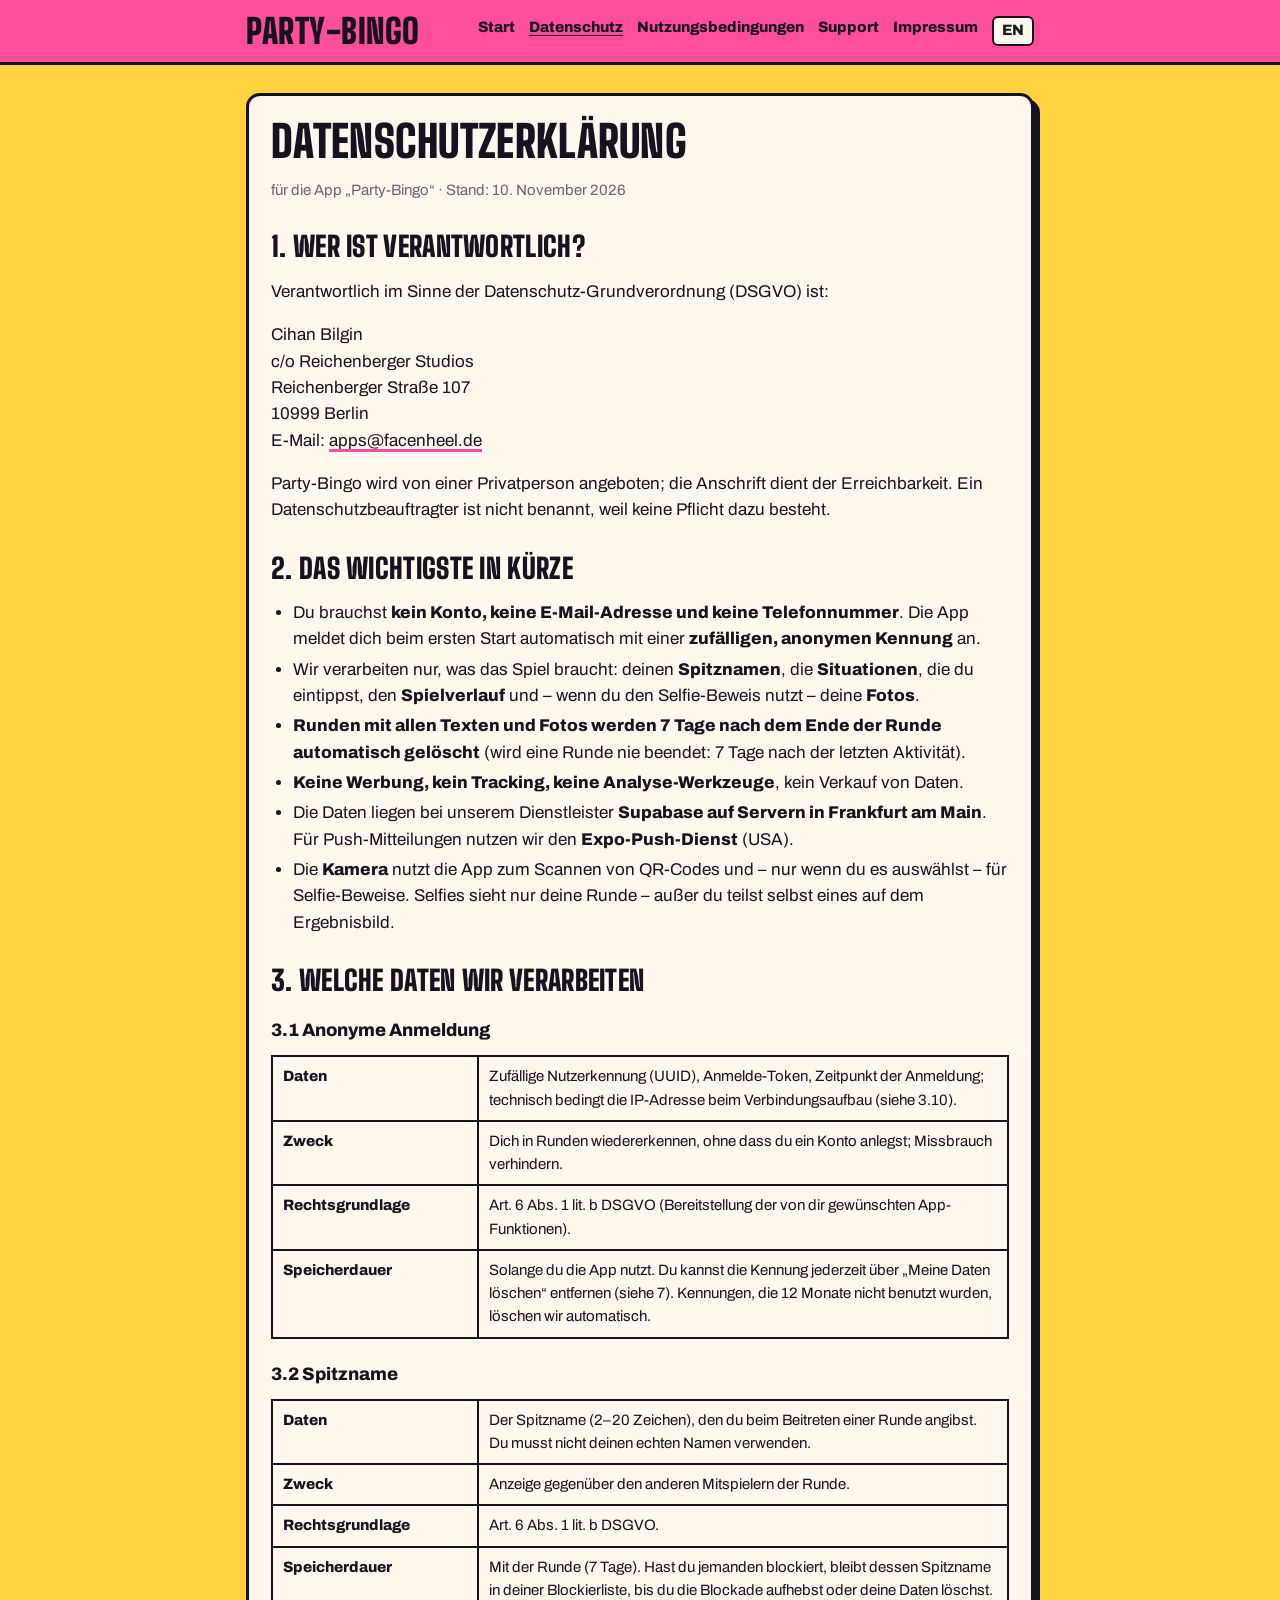
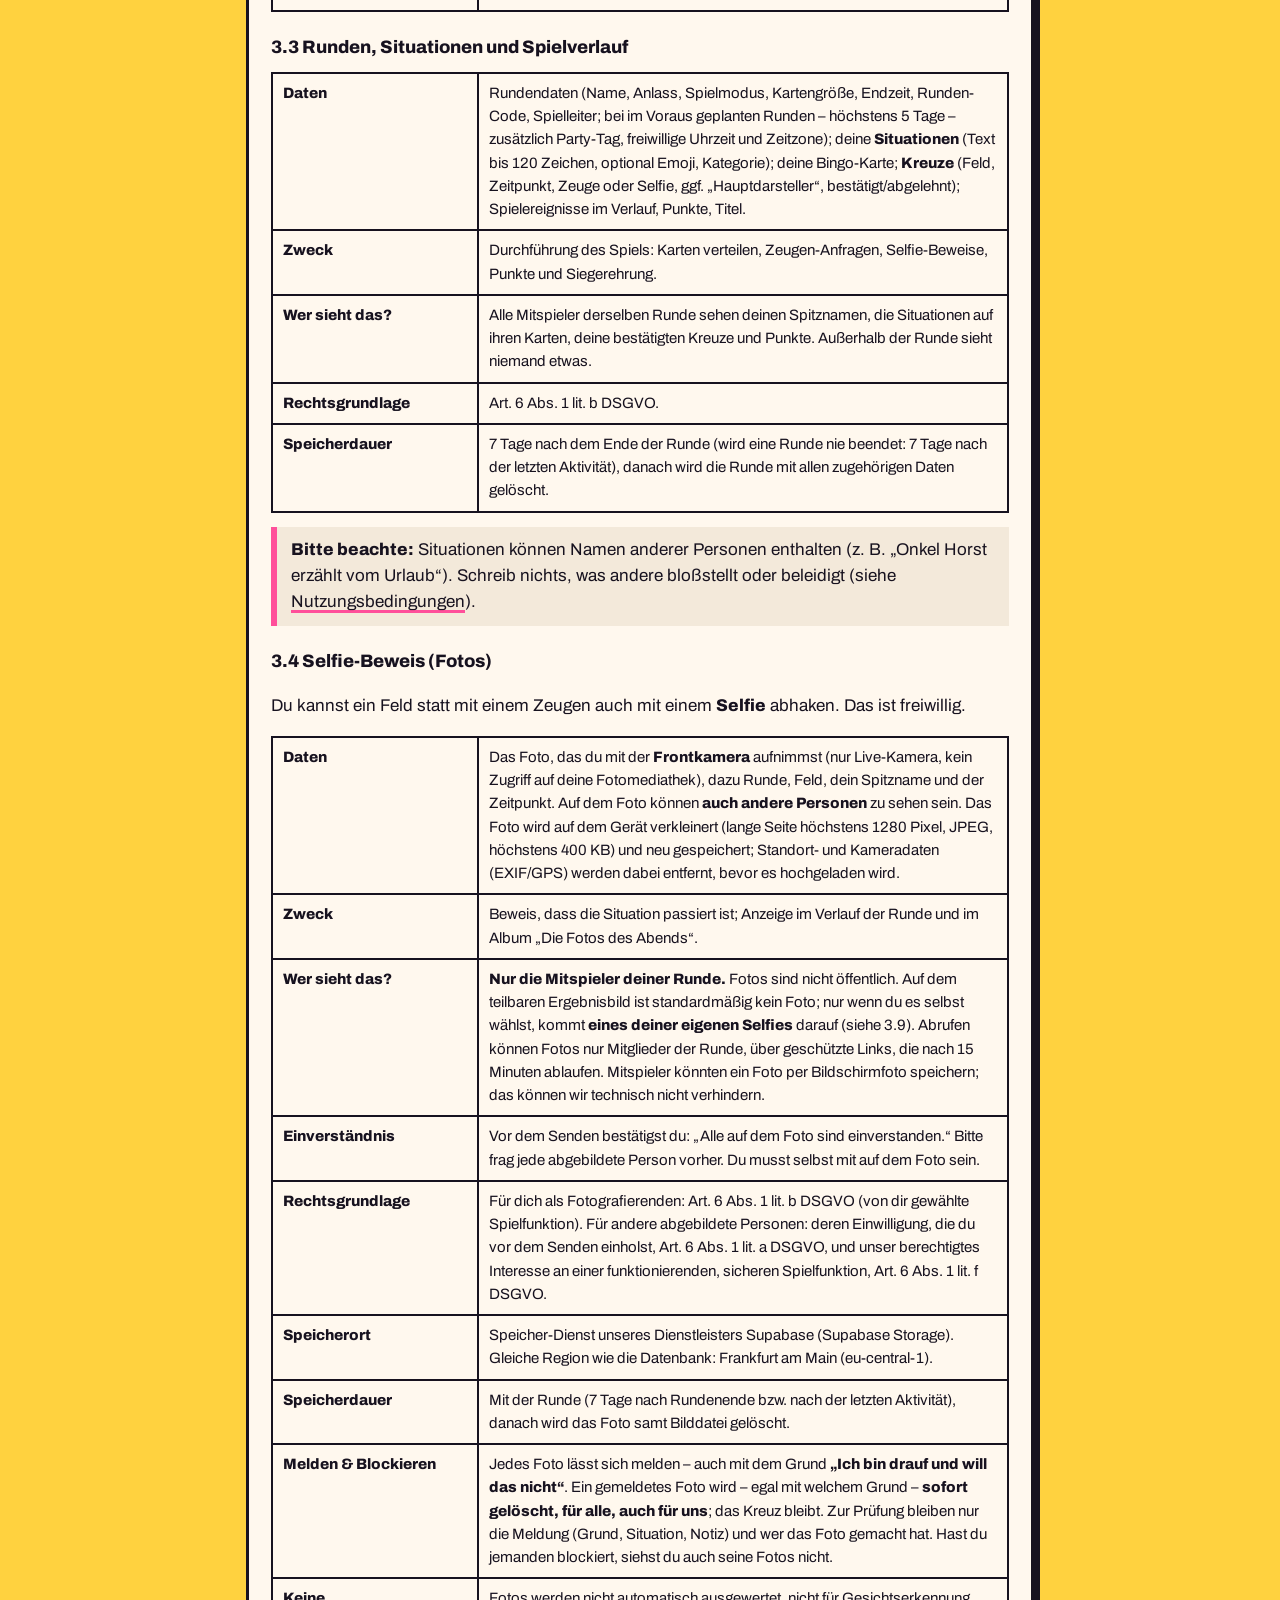
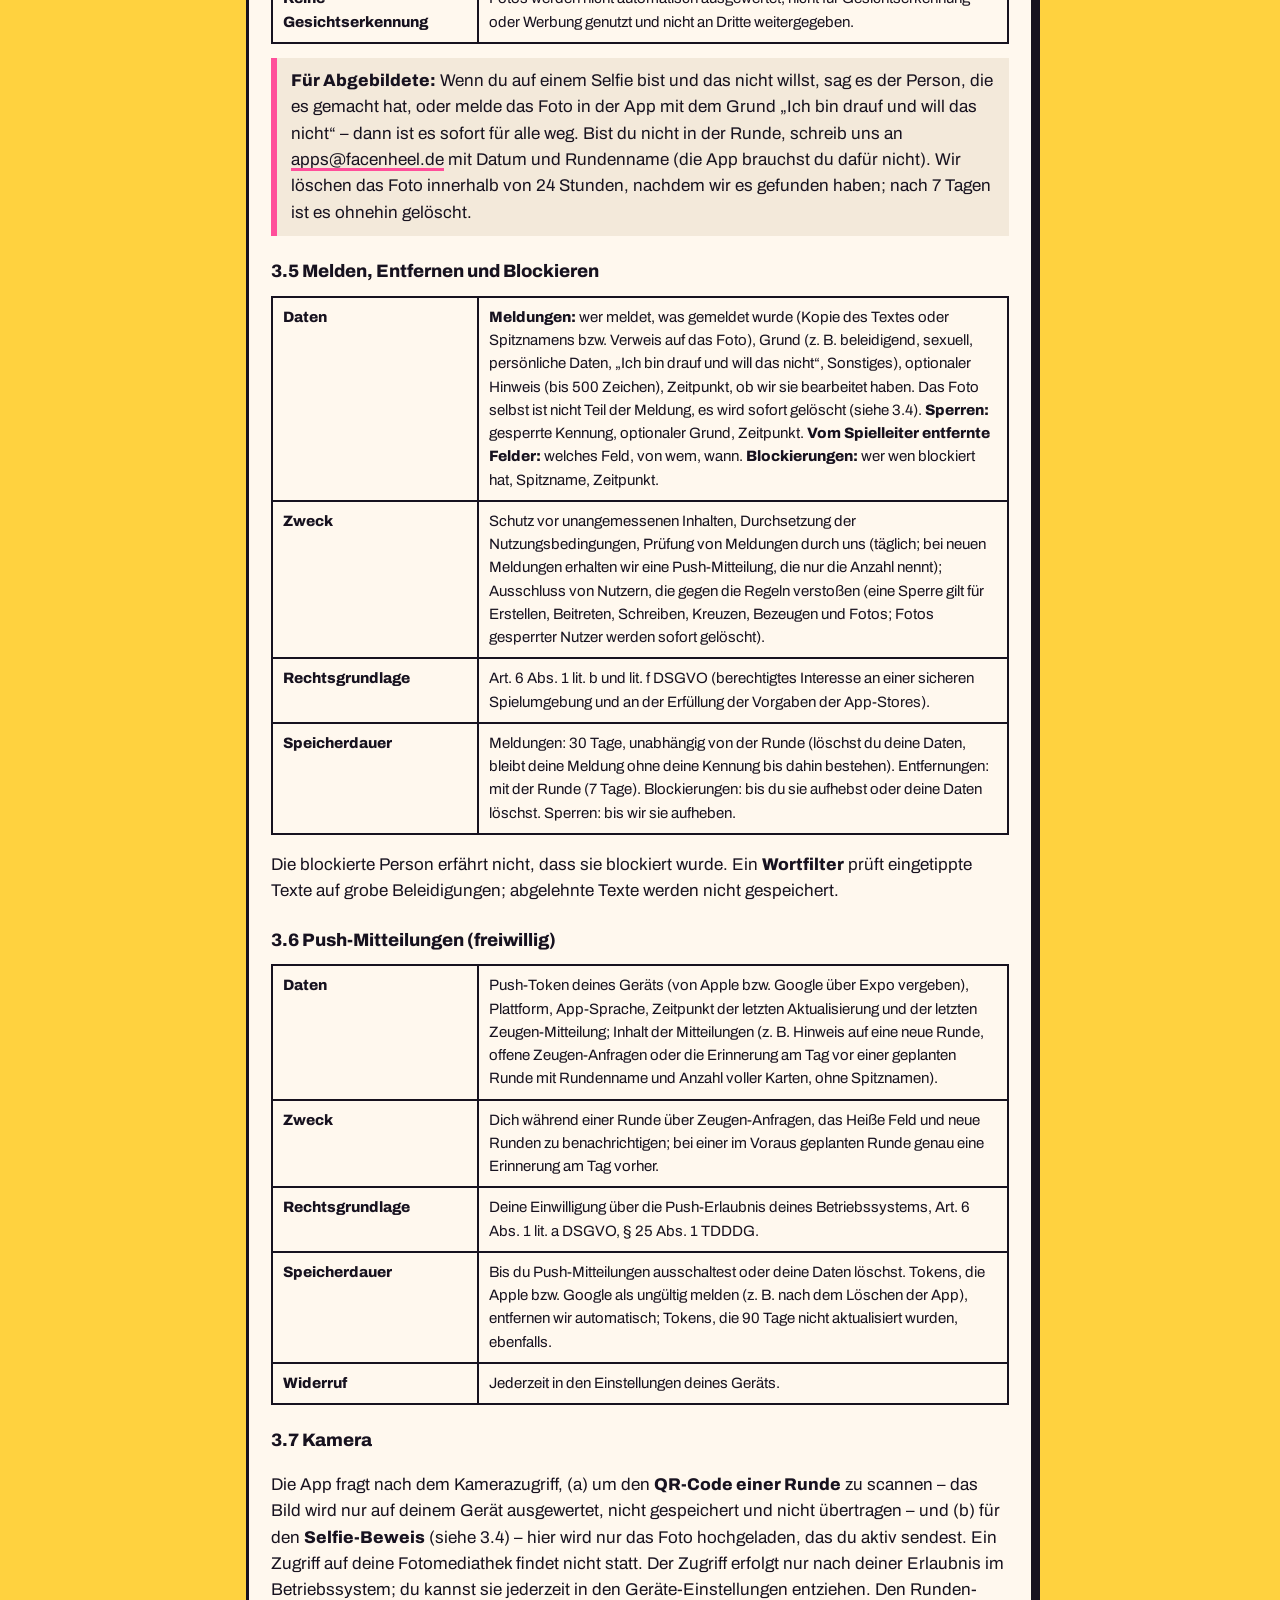
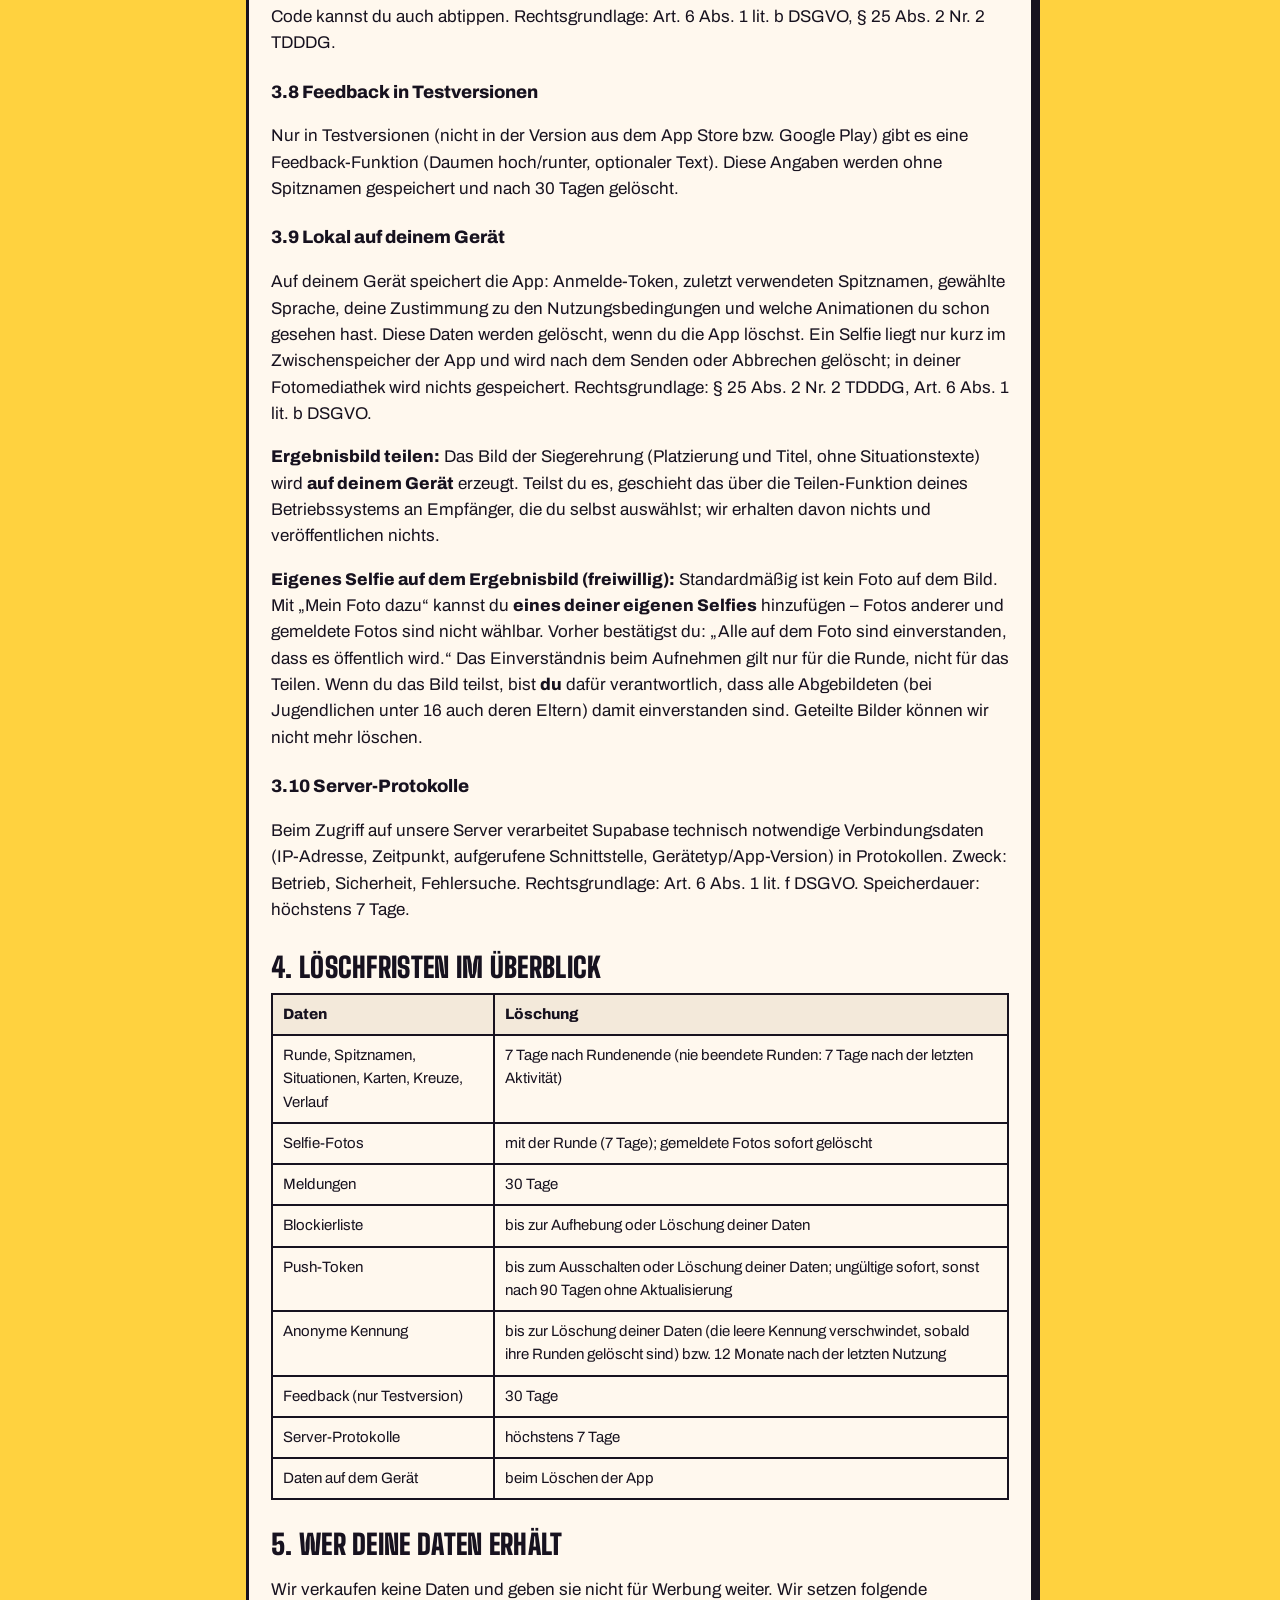
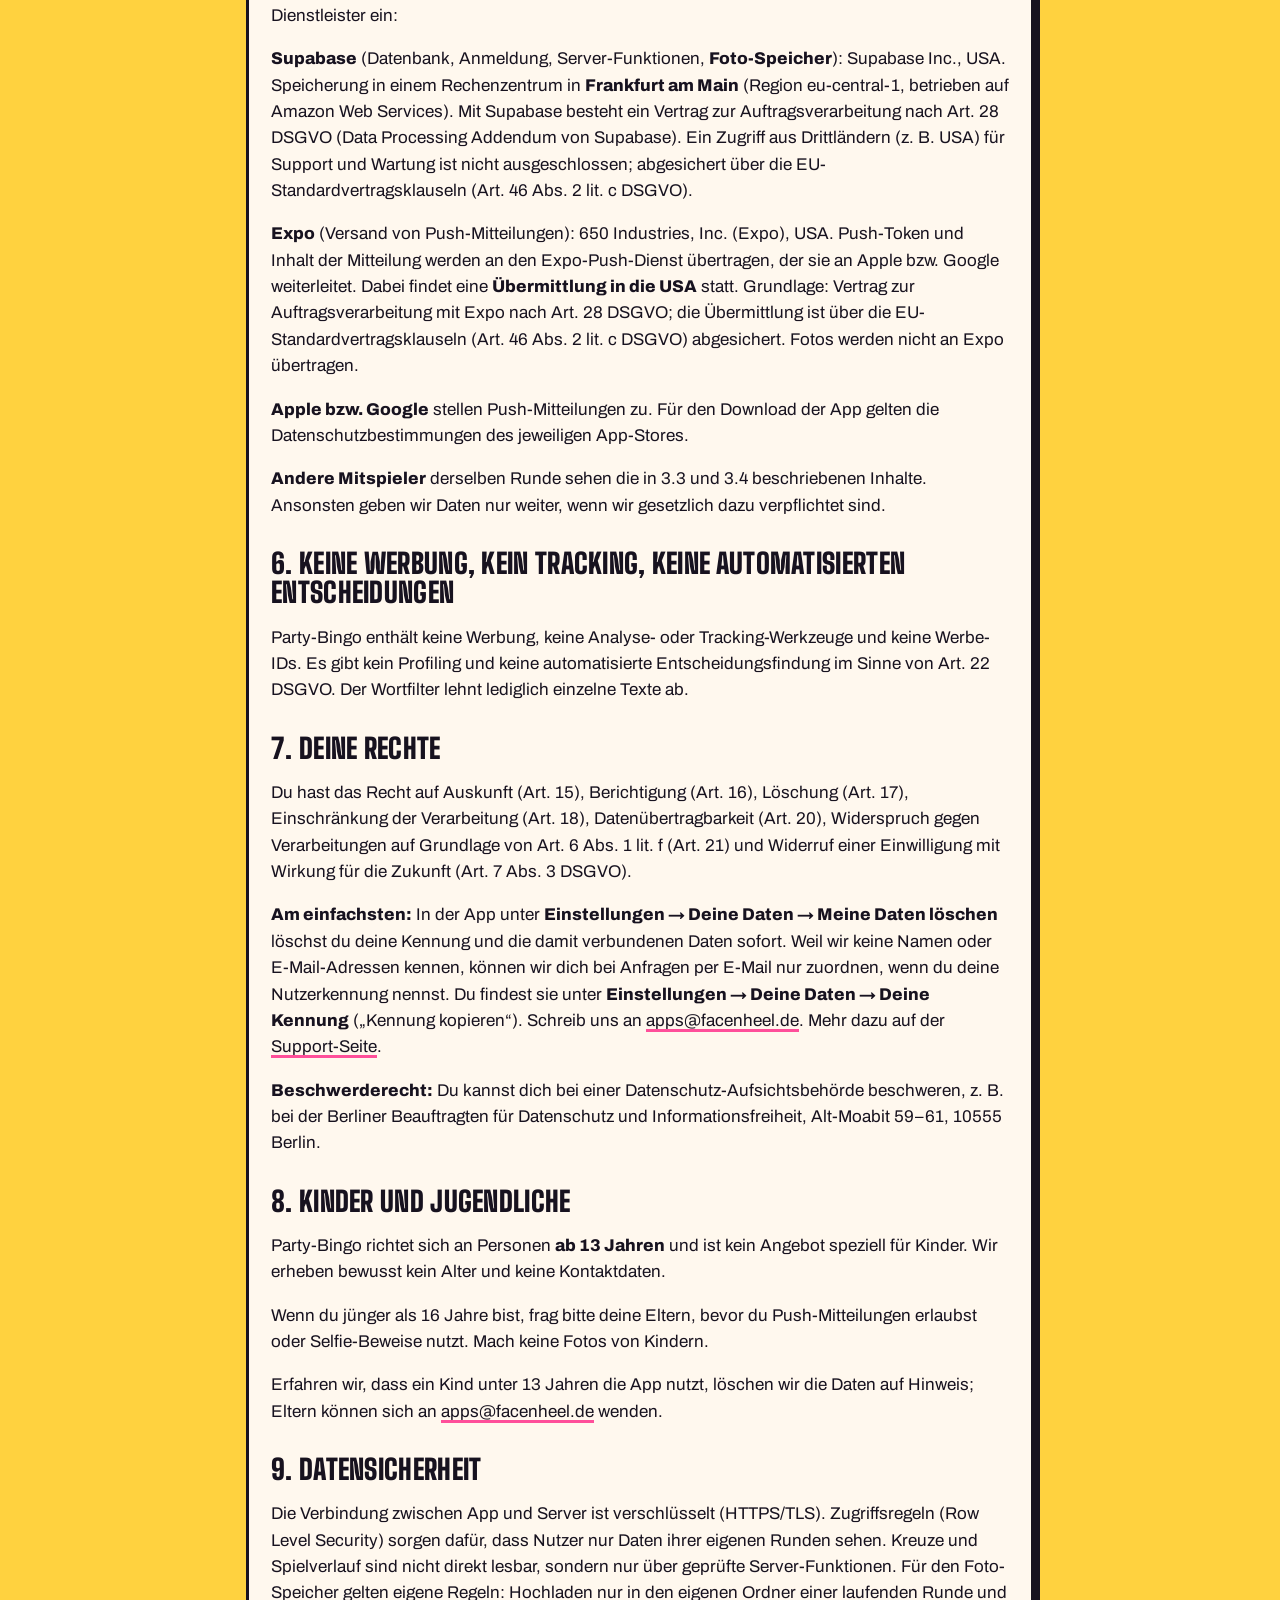
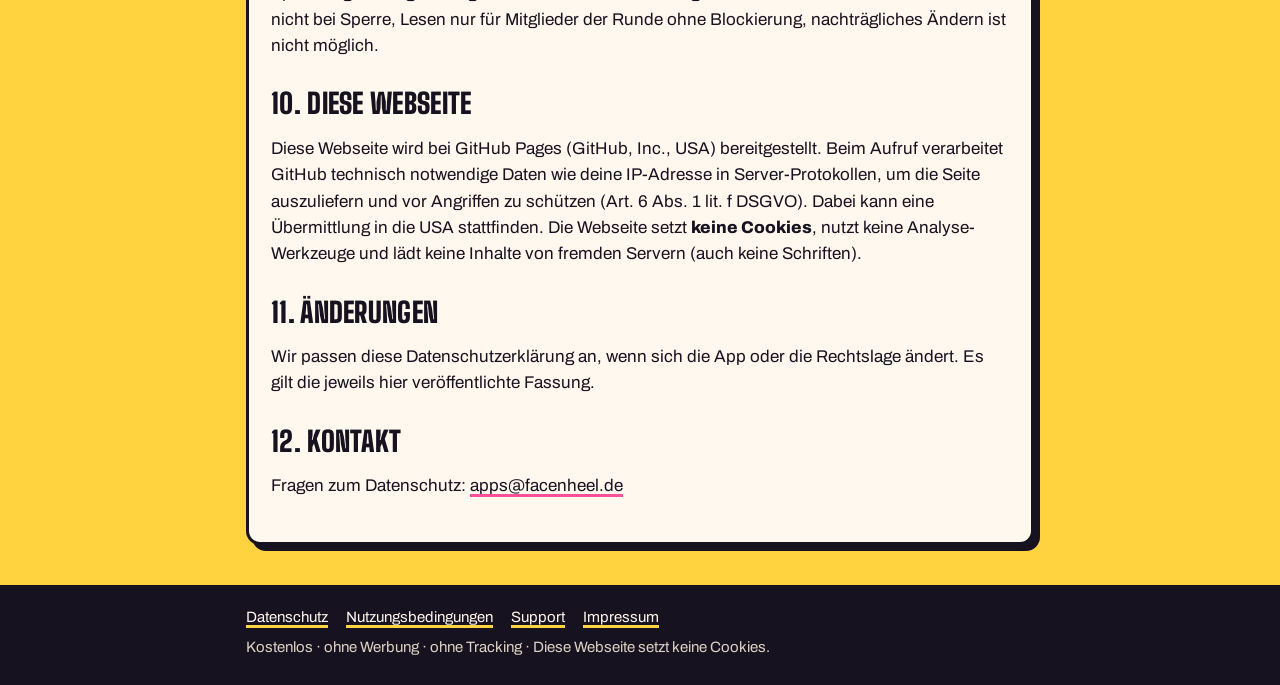
==== commit 8c290446: "Add files via upload" ====
--- a/datenschutz.html
+++ b/datenschutz.html
@@ -15,16 +15,16 @@
 <nav aria-label="Hauptmenü"><a href="index.html">Start</a><a href="datenschutz.html" aria-current="page">Datenschutz</a><a href="nutzungsbedingungen.html">Nutzungsbedingungen</a><a href="support.html">Support</a><a href="impressum.html">Impressum</a><a class="lang" href="privacy.html" hreflang="en" title="English version">EN</a></nav>
 </div></header>
 <main>
-<div class="draft"><strong>ENTWURF – noch nicht veröffentlichen.</strong> Keine Rechtsberatung. Gelb markierte Stellen in <span class="todo">[ECKIGEN KLAMMERN]</span> sind Platzhalter oder Prüfpunkte und müssen vorher ersetzt bzw. geklärt werden (Anwalt). Diesen Kasten danach löschen.</div>
+
 
 <article class="paper">
 <h1>Datenschutzerklärung</h1>
-<p class="muted">für die App „Party-Bingo“ · Stand: 8. November 2026 <span class="todo">[DATUM BEI VERÖFFENTLICHUNG PRÜFEN]</span></p>
+<p class="muted">für die App „Party-Bingo“ · Stand: 10. November 2026</p>
 
 <h2>1. Wer ist verantwortlich?</h2>
 <p>Verantwortlich im Sinne der Datenschutz-Grundverordnung (DSGVO) ist:</p>
 <address>Cihan Bilgin<br>c/o Reichenberger Studios<br>Reichenberger Straße 107<br>10999 Berlin<br>E-Mail: <a href="mailto:apps@facenheel.de">apps@facenheel.de</a></address>
-<p>Party-Bingo wird von einer Privatperson angeboten; die Anschrift dient der Erreichbarkeit. Ein Datenschutzbeauftragter ist nicht benannt, weil keine Pflicht dazu besteht. <span class="todo">[ANWALT PRÜFEN]</span></p>
+<p>Party-Bingo wird von einer Privatperson angeboten; die Anschrift dient der Erreichbarkeit. Ein Datenschutzbeauftragter ist nicht benannt, weil keine Pflicht dazu besteht.</p>
 
 <h2>2. Das Wichtigste in Kürze</h2>
 <ul>
@@ -50,7 +50,7 @@
 
 <h3>3.4 Selfie-Beweis (Fotos)</h3>
 <p>Du kannst ein Feld statt mit einem Zeugen auch mit einem <strong>Selfie</strong> abhaken. Das ist freiwillig.</p>
-<div class="table-wrap"><table><tbody><tr><td>Daten</td><td>Das Foto, das du mit der <strong>Frontkamera</strong> aufnimmst (nur Live-Kamera, kein Zugriff auf deine Fotomediathek), dazu Runde, Feld, dein Spitzname und der Zeitpunkt. Auf dem Foto können <strong>auch andere Personen</strong> zu sehen sein. Das Foto wird auf dem Gerät verkleinert (lange Seite höchstens 1280 Pixel, JPEG, höchstens 400 KB) und neu gespeichert; Standort- und Kameradaten (EXIF/GPS) werden dabei entfernt, bevor es hochgeladen wird.</td></tr><tr><td>Zweck</td><td>Beweis, dass die Situation passiert ist; Anzeige im Verlauf der Runde und im Album „Die Fotos des Abends“.</td></tr><tr><td>Wer sieht das?</td><td><strong>Nur die Mitspieler deiner Runde.</strong> Fotos sind nicht öffentlich. Auf dem teilbaren Ergebnisbild ist standardmäßig kein Foto; nur wenn du es selbst wählst, kommt <strong>eines deiner eigenen Selfies</strong> darauf (siehe 3.9). Abrufen können Fotos nur Mitglieder der Runde, über geschützte Links, die nach 15 Minuten ablaufen. Mitspieler könnten ein Foto per Bildschirmfoto speichern; das können wir technisch nicht verhindern.</td></tr><tr><td>Einverständnis</td><td>Vor dem Senden bestätigst du: „Alle auf dem Foto sind einverstanden.“ Bitte frag jede abgebildete Person vorher. Du musst selbst mit auf dem Foto sein.</td></tr><tr><td>Rechtsgrundlage</td><td>Für dich als Fotografierenden: Art. 6 Abs. 1 lit. b DSGVO (von dir gewählte Spielfunktion). Für andere abgebildete Personen: deren Einwilligung, die du vor dem Senden einholst, Art. 6 Abs. 1 lit. a DSGVO, und unser berechtigtes Interesse an einer funktionierenden, sicheren Spielfunktion, Art. 6 Abs. 1 lit. f DSGVO. <span class="todo">[ANWALT PRÜFEN: Rechtsgrundlage für Dritte; Recht am eigenen Bild (KUG); Fotos von Jugendlichen unter 16]</span></td></tr><tr><td>Speicherort</td><td>Speicher-Dienst unseres Dienstleisters Supabase (Supabase Storage). <span class="todo">[PRÜFEN: gleiche Region Frankfurt am Main (eu-central-1) wie die Datenbank]</span></td></tr><tr><td>Speicherdauer</td><td>Mit der Runde (7 Tage nach Rundenende bzw. nach der letzten Aktivität), danach wird das Foto samt Bilddatei gelöscht.</td></tr><tr><td>Melden &amp; Blockieren</td><td>Jedes Foto lässt sich melden – auch mit dem Grund <strong>„Ich bin drauf und will das nicht“</strong>. Ein gemeldetes Foto wird – egal mit welchem Grund – <strong>sofort gelöscht, für alle, auch für uns</strong>; das Kreuz bleibt. Zur Prüfung bleiben nur die Meldung (Grund, Situation, Notiz) und wer das Foto gemacht hat. Hast du jemanden blockiert, siehst du auch seine Fotos nicht.</td></tr><tr><td>Keine Gesichtserkennung</td><td>Fotos werden nicht automatisch ausgewertet, nicht für Gesichtserkennung oder Werbung genutzt und nicht an Dritte weitergegeben.</td></tr></tbody></table></div>
+<div class="table-wrap"><table><tbody><tr><td>Daten</td><td>Das Foto, das du mit der <strong>Frontkamera</strong> aufnimmst (nur Live-Kamera, kein Zugriff auf deine Fotomediathek), dazu Runde, Feld, dein Spitzname und der Zeitpunkt. Auf dem Foto können <strong>auch andere Personen</strong> zu sehen sein. Das Foto wird auf dem Gerät verkleinert (lange Seite höchstens 1280 Pixel, JPEG, höchstens 400 KB) und neu gespeichert; Standort- und Kameradaten (EXIF/GPS) werden dabei entfernt, bevor es hochgeladen wird.</td></tr><tr><td>Zweck</td><td>Beweis, dass die Situation passiert ist; Anzeige im Verlauf der Runde und im Album „Die Fotos des Abends“.</td></tr><tr><td>Wer sieht das?</td><td><strong>Nur die Mitspieler deiner Runde.</strong> Fotos sind nicht öffentlich. Auf dem teilbaren Ergebnisbild ist standardmäßig kein Foto; nur wenn du es selbst wählst, kommt <strong>eines deiner eigenen Selfies</strong> darauf (siehe 3.9). Abrufen können Fotos nur Mitglieder der Runde, über geschützte Links, die nach 15 Minuten ablaufen. Mitspieler könnten ein Foto per Bildschirmfoto speichern; das können wir technisch nicht verhindern.</td></tr><tr><td>Einverständnis</td><td>Vor dem Senden bestätigst du: „Alle auf dem Foto sind einverstanden.“ Bitte frag jede abgebildete Person vorher. Du musst selbst mit auf dem Foto sein.</td></tr><tr><td>Rechtsgrundlage</td><td>Für dich als Fotografierenden: Art. 6 Abs. 1 lit. b DSGVO (von dir gewählte Spielfunktion). Für andere abgebildete Personen: deren Einwilligung, die du vor dem Senden einholst, Art. 6 Abs. 1 lit. a DSGVO, und unser berechtigtes Interesse an einer funktionierenden, sicheren Spielfunktion, Art. 6 Abs. 1 lit. f DSGVO.</td></tr><tr><td>Speicherort</td><td>Speicher-Dienst unseres Dienstleisters Supabase (Supabase Storage). Gleiche Region wie die Datenbank: Frankfurt am Main (eu-central-1).</td></tr><tr><td>Speicherdauer</td><td>Mit der Runde (7 Tage nach Rundenende bzw. nach der letzten Aktivität), danach wird das Foto samt Bilddatei gelöscht.</td></tr><tr><td>Melden &amp; Blockieren</td><td>Jedes Foto lässt sich melden – auch mit dem Grund <strong>„Ich bin drauf und will das nicht“</strong>. Ein gemeldetes Foto wird – egal mit welchem Grund – <strong>sofort gelöscht, für alle, auch für uns</strong>; das Kreuz bleibt. Zur Prüfung bleiben nur die Meldung (Grund, Situation, Notiz) und wer das Foto gemacht hat. Hast du jemanden blockiert, siehst du auch seine Fotos nicht.</td></tr><tr><td>Keine Gesichtserkennung</td><td>Fotos werden nicht automatisch ausgewertet, nicht für Gesichtserkennung oder Werbung genutzt und nicht an Dritte weitergegeben.</td></tr></tbody></table></div>
 <p class="note"><strong>Für Abgebildete:</strong> Wenn du auf einem Selfie bist und das nicht willst, sag es der Person, die es gemacht hat, oder melde das Foto in der App mit dem Grund „Ich bin drauf und will das nicht“ – dann ist es sofort für alle weg. Bist du nicht in der Runde, schreib uns an <a href="mailto:apps@facenheel.de">apps@facenheel.de</a> mit Datum und Rundenname (die App brauchst du dafür nicht). Wir löschen das Foto innerhalb von 24 Stunden, nachdem wir es gefunden haben; nach 7 Tagen ist es ohnehin gelöscht.</p>
 
 <h3>3.5 Melden, Entfernen und Blockieren</h3>
@@ -58,28 +58,28 @@
 <p>Die blockierte Person erfährt nicht, dass sie blockiert wurde. Ein <strong>Wortfilter</strong> prüft eingetippte Texte auf grobe Beleidigungen; abgelehnte Texte werden nicht gespeichert.</p>
 
 <h3>3.6 Push-Mitteilungen (freiwillig)</h3>
-<div class="table-wrap"><table><tbody><tr><td>Daten</td><td>Push-Token deines Geräts (von Apple bzw. Google über Expo vergeben), Plattform, App-Sprache, Zeitpunkt der letzten Aktualisierung und der letzten Zeugen-Mitteilung; Inhalt der Mitteilungen (z. B. Hinweis auf eine neue Runde, offene Zeugen-Anfragen oder die Erinnerung am Tag vor einer geplanten Runde mit Rundenname und Anzahl voller Karten, ohne Spitznamen).</td></tr><tr><td>Zweck</td><td>Dich während einer Runde über Zeugen-Anfragen, das Heiße Feld und neue Runden zu benachrichtigen; bei einer im Voraus geplanten Runde genau eine Erinnerung am Tag vorher.</td></tr><tr><td>Rechtsgrundlage</td><td>Deine Einwilligung über die Push-Erlaubnis deines Betriebssystems, Art. 6 Abs. 1 lit. a DSGVO, § 25 Abs. 1 TDDDG. <span class="todo">[ANWALT PRÜFEN: alternativ Art. 6 Abs. 1 lit. b DSGVO; Einwilligung von 13–15-Jährigen, Art. 8 DSGVO]</span></td></tr><tr><td>Speicherdauer</td><td>Bis du Push-Mitteilungen ausschaltest oder deine Daten löschst. Tokens, die Apple bzw. Google als ungültig melden (z. B. nach dem Löschen der App), entfernen wir automatisch; Tokens, die 90 Tage nicht aktualisiert wurden, ebenfalls.</td></tr><tr><td>Widerruf</td><td>Jederzeit in den Einstellungen deines Geräts.</td></tr></tbody></table></div>
+<div class="table-wrap"><table><tbody><tr><td>Daten</td><td>Push-Token deines Geräts (von Apple bzw. Google über Expo vergeben), Plattform, App-Sprache, Zeitpunkt der letzten Aktualisierung und der letzten Zeugen-Mitteilung; Inhalt der Mitteilungen (z. B. Hinweis auf eine neue Runde, offene Zeugen-Anfragen oder die Erinnerung am Tag vor einer geplanten Runde mit Rundenname und Anzahl voller Karten, ohne Spitznamen).</td></tr><tr><td>Zweck</td><td>Dich während einer Runde über Zeugen-Anfragen, das Heiße Feld und neue Runden zu benachrichtigen; bei einer im Voraus geplanten Runde genau eine Erinnerung am Tag vorher.</td></tr><tr><td>Rechtsgrundlage</td><td>Deine Einwilligung über die Push-Erlaubnis deines Betriebssystems, Art. 6 Abs. 1 lit. a DSGVO, § 25 Abs. 1 TDDDG.</td></tr><tr><td>Speicherdauer</td><td>Bis du Push-Mitteilungen ausschaltest oder deine Daten löschst. Tokens, die Apple bzw. Google als ungültig melden (z. B. nach dem Löschen der App), entfernen wir automatisch; Tokens, die 90 Tage nicht aktualisiert wurden, ebenfalls.</td></tr><tr><td>Widerruf</td><td>Jederzeit in den Einstellungen deines Geräts.</td></tr></tbody></table></div>
 
 <h3>3.7 Kamera</h3>
 <p>Die App fragt nach dem Kamerazugriff, (a) um den <strong>QR-Code einer Runde</strong> zu scannen – das Bild wird nur auf deinem Gerät ausgewertet, nicht gespeichert und nicht übertragen – und (b) für den <strong>Selfie-Beweis</strong> (siehe 3.4) – hier wird nur das Foto hochgeladen, das du aktiv sendest. Ein Zugriff auf deine Fotomediathek findet nicht statt. Der Zugriff erfolgt nur nach deiner Erlaubnis im Betriebssystem; du kannst sie jederzeit in den Geräte-Einstellungen entziehen. Den Runden-Code kannst du auch abtippen. Rechtsgrundlage: Art. 6 Abs. 1 lit. b DSGVO, § 25 Abs. 2 Nr. 2 TDDDG.</p>
 
 <h3>3.8 Feedback in Testversionen</h3>
-<p>Nur in Testversionen (nicht in der Version aus dem App Store bzw. Google Play) gibt es eine Feedback-Funktion (Daumen hoch/runter, optionaler Text). Diese Angaben werden ohne Spitznamen gespeichert und nach 30 Tagen gelöscht. <span class="todo">[PRÜFEN: Store-Build ohne Feedback-Funktion gebaut]</span></p>
+<p>Nur in Testversionen (nicht in der Version aus dem App Store bzw. Google Play) gibt es eine Feedback-Funktion (Daumen hoch/runter, optionaler Text). Diese Angaben werden ohne Spitznamen gespeichert und nach 30 Tagen gelöscht.</p>
 
 <h3>3.9 Lokal auf deinem Gerät</h3>
 <p>Auf deinem Gerät speichert die App: Anmelde-Token, zuletzt verwendeten Spitznamen, gewählte Sprache, deine Zustimmung zu den Nutzungsbedingungen und welche Animationen du schon gesehen hast. Diese Daten werden gelöscht, wenn du die App löschst. Ein Selfie liegt nur kurz im Zwischenspeicher der App und wird nach dem Senden oder Abbrechen gelöscht; in deiner Fotomediathek wird nichts gespeichert. Rechtsgrundlage: § 25 Abs. 2 Nr. 2 TDDDG, Art. 6 Abs. 1 lit. b DSGVO.</p>
-<p><strong>Ergebnisbild teilen:</strong> Das Bild der Siegerehrung (Platzierung und Titel, ohne Situationstexte) wird <strong>auf deinem Gerät</strong> erzeugt. Teilst du es, geschieht das über die Teilen-Funktion deines Betriebssystems an Empfänger, die du selbst auswählst; wir erhalten davon nichts und veröffentlichen nichts.</p><p><strong>Eigenes Selfie auf dem Ergebnisbild (freiwillig):</strong> Standardmäßig ist kein Foto auf dem Bild. Mit „Mein Foto dazu“ kannst du <strong>eines deiner eigenen Selfies</strong> hinzufügen – Fotos anderer und gemeldete Fotos sind nicht wählbar. Vorher bestätigst du: „Alle auf dem Foto sind einverstanden, dass es öffentlich wird.“ Das Einverständnis beim Aufnehmen gilt nur für die Runde, nicht für das Teilen. Wenn du das Bild teilst, bist <strong>du</strong> dafür verantwortlich, dass alle Abgebildeten (bei Jugendlichen unter 16 auch deren Eltern) damit einverstanden sind. Geteilte Bilder können wir nicht mehr löschen. <span class="todo">[ANWALT PRÜFEN: Verantwortlichkeit beim Teilen durch Nutzer; Einwilligung Minderjähriger nach KUG/DSGVO]</span></p>
+<p><strong>Ergebnisbild teilen:</strong> Das Bild der Siegerehrung (Platzierung und Titel, ohne Situationstexte) wird <strong>auf deinem Gerät</strong> erzeugt. Teilst du es, geschieht das über die Teilen-Funktion deines Betriebssystems an Empfänger, die du selbst auswählst; wir erhalten davon nichts und veröffentlichen nichts.</p><p><strong>Eigenes Selfie auf dem Ergebnisbild (freiwillig):</strong> Standardmäßig ist kein Foto auf dem Bild. Mit „Mein Foto dazu“ kannst du <strong>eines deiner eigenen Selfies</strong> hinzufügen – Fotos anderer und gemeldete Fotos sind nicht wählbar. Vorher bestätigst du: „Alle auf dem Foto sind einverstanden, dass es öffentlich wird.“ Das Einverständnis beim Aufnehmen gilt nur für die Runde, nicht für das Teilen. Wenn du das Bild teilst, bist <strong>du</strong> dafür verantwortlich, dass alle Abgebildeten (bei Jugendlichen unter 16 auch deren Eltern) damit einverstanden sind. Geteilte Bilder können wir nicht mehr löschen.</p>
 
 <h3>3.10 Server-Protokolle</h3>
-<p>Beim Zugriff auf unsere Server verarbeitet Supabase technisch notwendige Verbindungsdaten (IP-Adresse, Zeitpunkt, aufgerufene Schnittstelle, Gerätetyp/App-Version) in Protokollen. Zweck: Betrieb, Sicherheit, Fehlersuche. Rechtsgrundlage: Art. 6 Abs. 1 lit. f DSGVO. Speicherdauer: <span class="todo">[PRÜFEN: laut Supabase-Tarif, z. B. 1 Tag (Free) bzw. 7 Tage (Pro)]</span>.</p>
+<p>Beim Zugriff auf unsere Server verarbeitet Supabase technisch notwendige Verbindungsdaten (IP-Adresse, Zeitpunkt, aufgerufene Schnittstelle, Gerätetyp/App-Version) in Protokollen. Zweck: Betrieb, Sicherheit, Fehlersuche. Rechtsgrundlage: Art. 6 Abs. 1 lit. f DSGVO. Speicherdauer: höchstens 7 Tage.</p>
 
 <h2>4. Löschfristen im Überblick</h2>
-<div class="table-wrap"><table class="plain"><thead><tr><th>Daten</th><th>Löschung</th></tr></thead><tbody><tr><td>Runde, Spitznamen, Situationen, Karten, Kreuze, Verlauf</td><td>7 Tage nach Rundenende (nie beendete Runden: 7 Tage nach der letzten Aktivität)</td></tr><tr><td>Selfie-Fotos</td><td>mit der Runde (7 Tage); gemeldete Fotos sofort gelöscht</td></tr><tr><td>Meldungen</td><td>30 Tage</td></tr><tr><td>Blockierliste</td><td>bis zur Aufhebung oder Löschung deiner Daten</td></tr><tr><td>Push-Token</td><td>bis zum Ausschalten oder Löschung deiner Daten; ungültige sofort, sonst nach 90 Tagen ohne Aktualisierung</td></tr><tr><td>Anonyme Kennung</td><td>bis zur Löschung deiner Daten (die leere Kennung verschwindet, sobald ihre Runden gelöscht sind) bzw. 12 Monate nach der letzten Nutzung</td></tr><tr><td>Feedback (nur Testversion)</td><td>30 Tage</td></tr><tr><td>Server-Protokolle</td><td><span class="todo">[PRÜFEN]</span></td></tr><tr><td>Daten auf dem Gerät</td><td>beim Löschen der App</td></tr></tbody></table></div>
+<div class="table-wrap"><table class="plain"><thead><tr><th>Daten</th><th>Löschung</th></tr></thead><tbody><tr><td>Runde, Spitznamen, Situationen, Karten, Kreuze, Verlauf</td><td>7 Tage nach Rundenende (nie beendete Runden: 7 Tage nach der letzten Aktivität)</td></tr><tr><td>Selfie-Fotos</td><td>mit der Runde (7 Tage); gemeldete Fotos sofort gelöscht</td></tr><tr><td>Meldungen</td><td>30 Tage</td></tr><tr><td>Blockierliste</td><td>bis zur Aufhebung oder Löschung deiner Daten</td></tr><tr><td>Push-Token</td><td>bis zum Ausschalten oder Löschung deiner Daten; ungültige sofort, sonst nach 90 Tagen ohne Aktualisierung</td></tr><tr><td>Anonyme Kennung</td><td>bis zur Löschung deiner Daten (die leere Kennung verschwindet, sobald ihre Runden gelöscht sind) bzw. 12 Monate nach der letzten Nutzung</td></tr><tr><td>Feedback (nur Testversion)</td><td>30 Tage</td></tr><tr><td>Server-Protokolle</td><td>höchstens 7 Tage</td></tr><tr><td>Daten auf dem Gerät</td><td>beim Löschen der App</td></tr></tbody></table></div>
 
 <h2>5. Wer deine Daten erhält</h2>
 <p>Wir verkaufen keine Daten und geben sie nicht für Werbung weiter. Wir setzen folgende Dienstleister ein:</p>
-<p><strong>Supabase</strong> (Datenbank, Anmeldung, Server-Funktionen, <strong>Foto-Speicher</strong>): Supabase Inc., <span class="todo">[ANSCHRIFT LAUT AUFTRAGSVERARBEITUNGSVERTRAG]</span>. Speicherung in einem Rechenzentrum in <strong>Frankfurt am Main</strong> (Region eu-central-1, betrieben auf Amazon Web Services). Vertrag zur Auftragsverarbeitung nach Art. 28 DSGVO <span class="todo">[PRÜFEN: abgeschlossen?]</span>. Ein Zugriff aus Drittländern (z. B. USA) für Support und Wartung ist nicht ausgeschlossen; abgesichert über <span class="todo">[PRÜFEN: EU-Standardvertragsklauseln und/oder EU-US Data Privacy Framework]</span>.</p>
-<p><strong>Expo</strong> (Versand von Push-Mitteilungen): 650 Industries, Inc., <span class="todo">[ANSCHRIFT PRÜFEN]</span>, USA. Push-Token und Inhalt der Mitteilung werden an den Expo-Push-Dienst übertragen, der sie an Apple bzw. Google weiterleitet. Dabei findet eine <strong>Übermittlung in die USA</strong> statt. Grundlage: <span class="todo">[PRÜFEN: Auftragsverarbeitungsvertrag; EU-US Data Privacy Framework (Art. 45 DSGVO) oder Standardvertragsklauseln (Art. 46 DSGVO)]</span>. Fotos werden nicht an Expo übertragen.</p>
+<p><strong>Supabase</strong> (Datenbank, Anmeldung, Server-Funktionen, <strong>Foto-Speicher</strong>): Supabase Inc., USA. Speicherung in einem Rechenzentrum in <strong>Frankfurt am Main</strong> (Region eu-central-1, betrieben auf Amazon Web Services). Mit Supabase besteht ein Vertrag zur Auftragsverarbeitung nach Art. 28 DSGVO (Data Processing Addendum von Supabase). Ein Zugriff aus Drittländern (z. B. USA) für Support und Wartung ist nicht ausgeschlossen; abgesichert über die EU-Standardvertragsklauseln (Art. 46 Abs. 2 lit. c DSGVO).</p>
+<p><strong>Expo</strong> (Versand von Push-Mitteilungen): 650 Industries, Inc. (Expo), USA. Push-Token und Inhalt der Mitteilung werden an den Expo-Push-Dienst übertragen, der sie an Apple bzw. Google weiterleitet. Dabei findet eine <strong>Übermittlung in die USA</strong> statt. Grundlage: Vertrag zur Auftragsverarbeitung mit Expo nach Art. 28 DSGVO; die Übermittlung ist über die EU-Standardvertragsklauseln (Art. 46 Abs. 2 lit. c DSGVO) abgesichert. Fotos werden nicht an Expo übertragen.</p>
 <p><strong>Apple bzw. Google</strong> stellen Push-Mitteilungen zu. Für den Download der App gelten die Datenschutzbestimmungen des jeweiligen App-Stores.</p>
 <p><strong>Andere Mitspieler</strong> derselben Runde sehen die in 3.3 und 3.4 beschriebenen Inhalte. Ansonsten geben wir Daten nur weiter, wenn wir gesetzlich dazu verpflichtet sind.</p>
 
@@ -93,14 +93,14 @@
 
 <h2>8. Kinder und Jugendliche</h2>
 <p>Party-Bingo richtet sich an Personen <strong>ab 13 Jahren</strong> und ist kein Angebot speziell für Kinder. Wir erheben bewusst kein Alter und keine Kontaktdaten.</p>
-<p>Wenn du jünger als 16 Jahre bist, frag bitte deine Eltern, bevor du Push-Mitteilungen erlaubst oder Selfie-Beweise nutzt. Mach keine Fotos von Kindern. <span class="todo">[ANWALT PRÜFEN: Einwilligung von 13–15-Jährigen nach Art. 8 DSGVO für Push und Fotos; Zustimmung der Eltern zum Nutzungsvertrag (§§ 106 ff. BGB)]</span></p>
+<p>Wenn du jünger als 16 Jahre bist, frag bitte deine Eltern, bevor du Push-Mitteilungen erlaubst oder Selfie-Beweise nutzt. Mach keine Fotos von Kindern.</p>
 <p>Erfahren wir, dass ein Kind unter 13 Jahren die App nutzt, löschen wir die Daten auf Hinweis; Eltern können sich an <a href="mailto:apps@facenheel.de">apps@facenheel.de</a> wenden.</p>
 
 <h2>9. Datensicherheit</h2>
 <p>Die Verbindung zwischen App und Server ist verschlüsselt (HTTPS/TLS). Zugriffsregeln (Row Level Security) sorgen dafür, dass Nutzer nur Daten ihrer eigenen Runden sehen. Kreuze und Spielverlauf sind nicht direkt lesbar, sondern nur über geprüfte Server-Funktionen. Für den Foto-Speicher gelten eigene Regeln: Hochladen nur in den eigenen Ordner einer laufenden Runde und nicht bei Sperre, Lesen nur für Mitglieder der Runde ohne Blockierung, nachträgliches Ändern ist nicht möglich.</p>
 
 <h2>10. Diese Webseite</h2>
-<p>Diese Webseite wird bei GitHub Pages (GitHub, Inc., USA) bereitgestellt. Beim Aufruf verarbeitet GitHub technisch notwendige Daten wie deine IP-Adresse in Server-Protokollen, um die Seite auszuliefern und vor Angriffen zu schützen (Art. 6 Abs. 1 lit. f DSGVO). Dabei kann eine Übermittlung in die USA stattfinden. <span class="todo">[ANWALT PRÜFEN: GitHub-Datenschutzhinweise und Grundlage der Übermittlung]</span> Die Webseite setzt <strong>keine Cookies</strong>, nutzt keine Analyse-Werkzeuge und lädt keine Inhalte von fremden Servern (auch keine Schriften).</p>
+<p>Diese Webseite wird bei GitHub Pages (GitHub, Inc., USA) bereitgestellt. Beim Aufruf verarbeitet GitHub technisch notwendige Daten wie deine IP-Adresse in Server-Protokollen, um die Seite auszuliefern und vor Angriffen zu schützen (Art. 6 Abs. 1 lit. f DSGVO). Dabei kann eine Übermittlung in die USA stattfinden. Die Webseite setzt <strong>keine Cookies</strong>, nutzt keine Analyse-Werkzeuge und lädt keine Inhalte von fremden Servern (auch keine Schriften).</p>
 
 <h2>11. Änderungen</h2>
 <p>Wir passen diese Datenschutzerklärung an, wenn sich die App oder die Rechtslage ändert. Es gilt die jeweils hier veröffentlichte Fassung.</p>
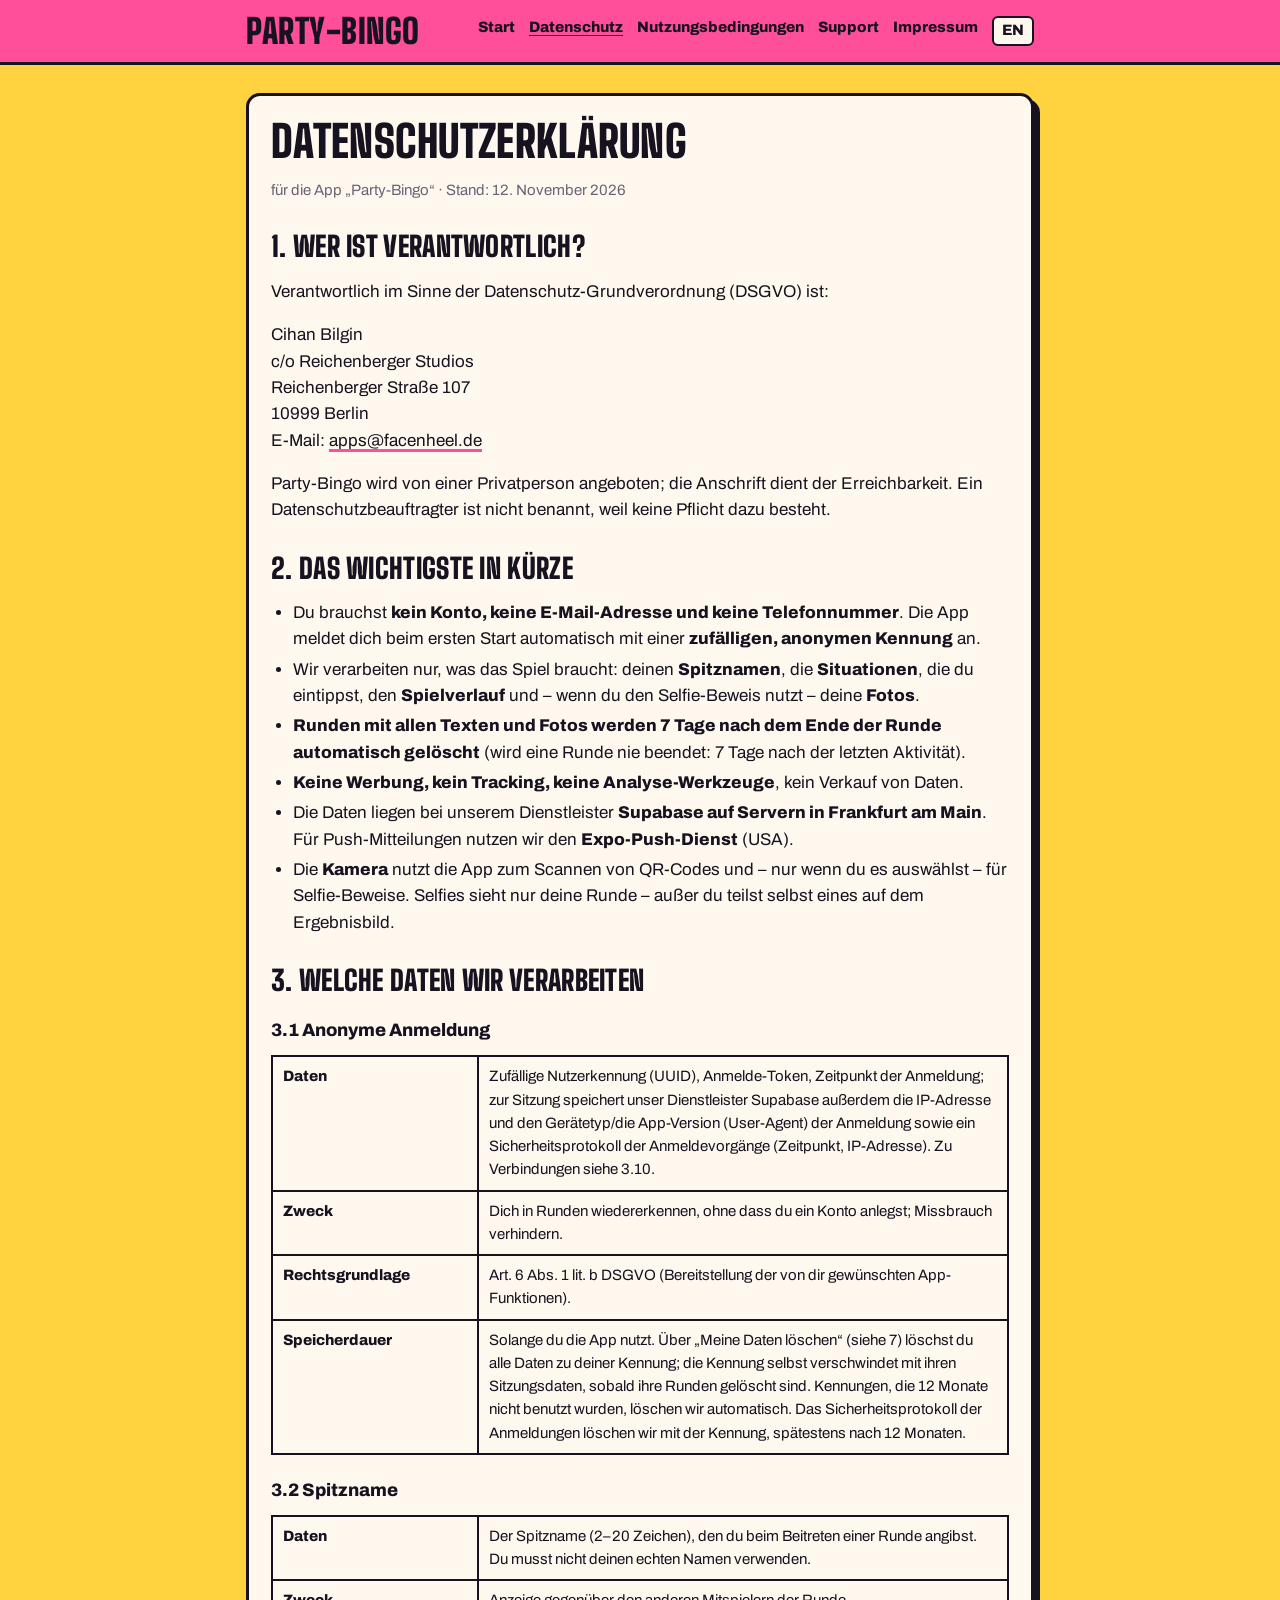
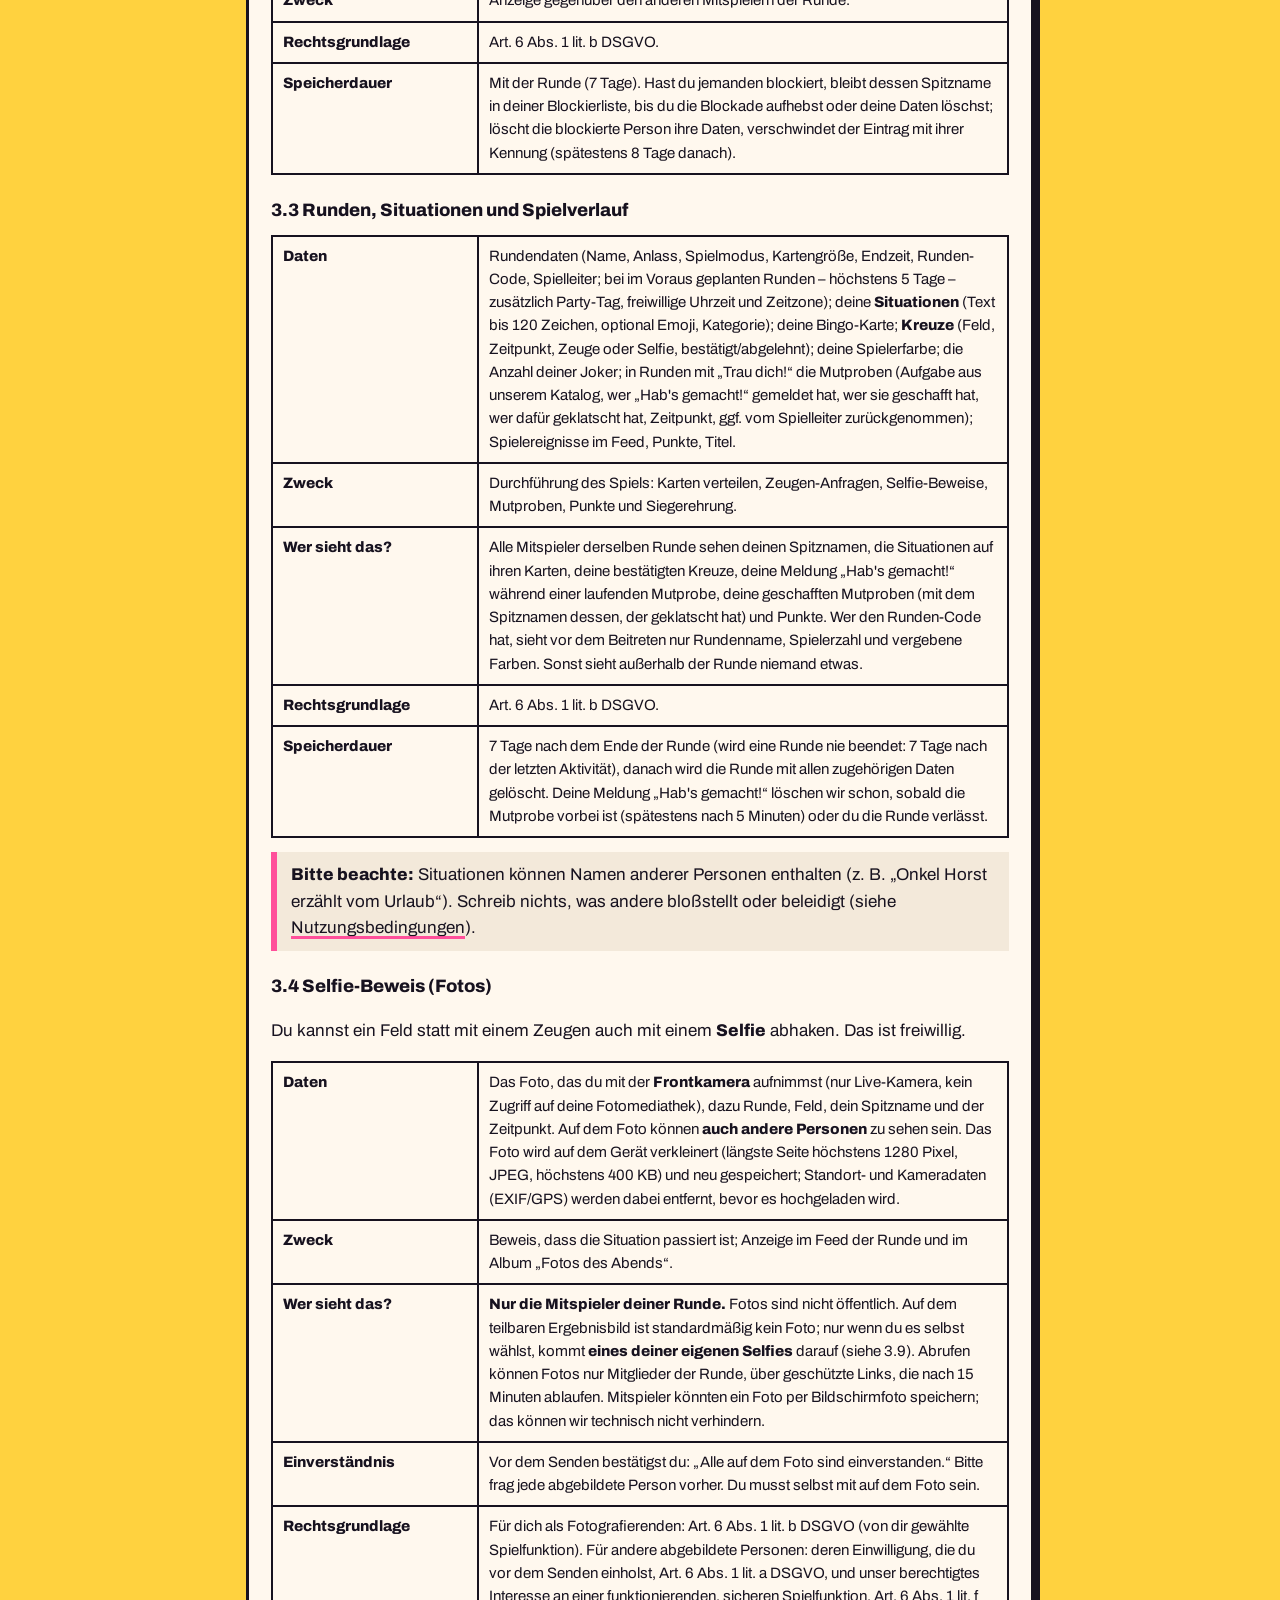
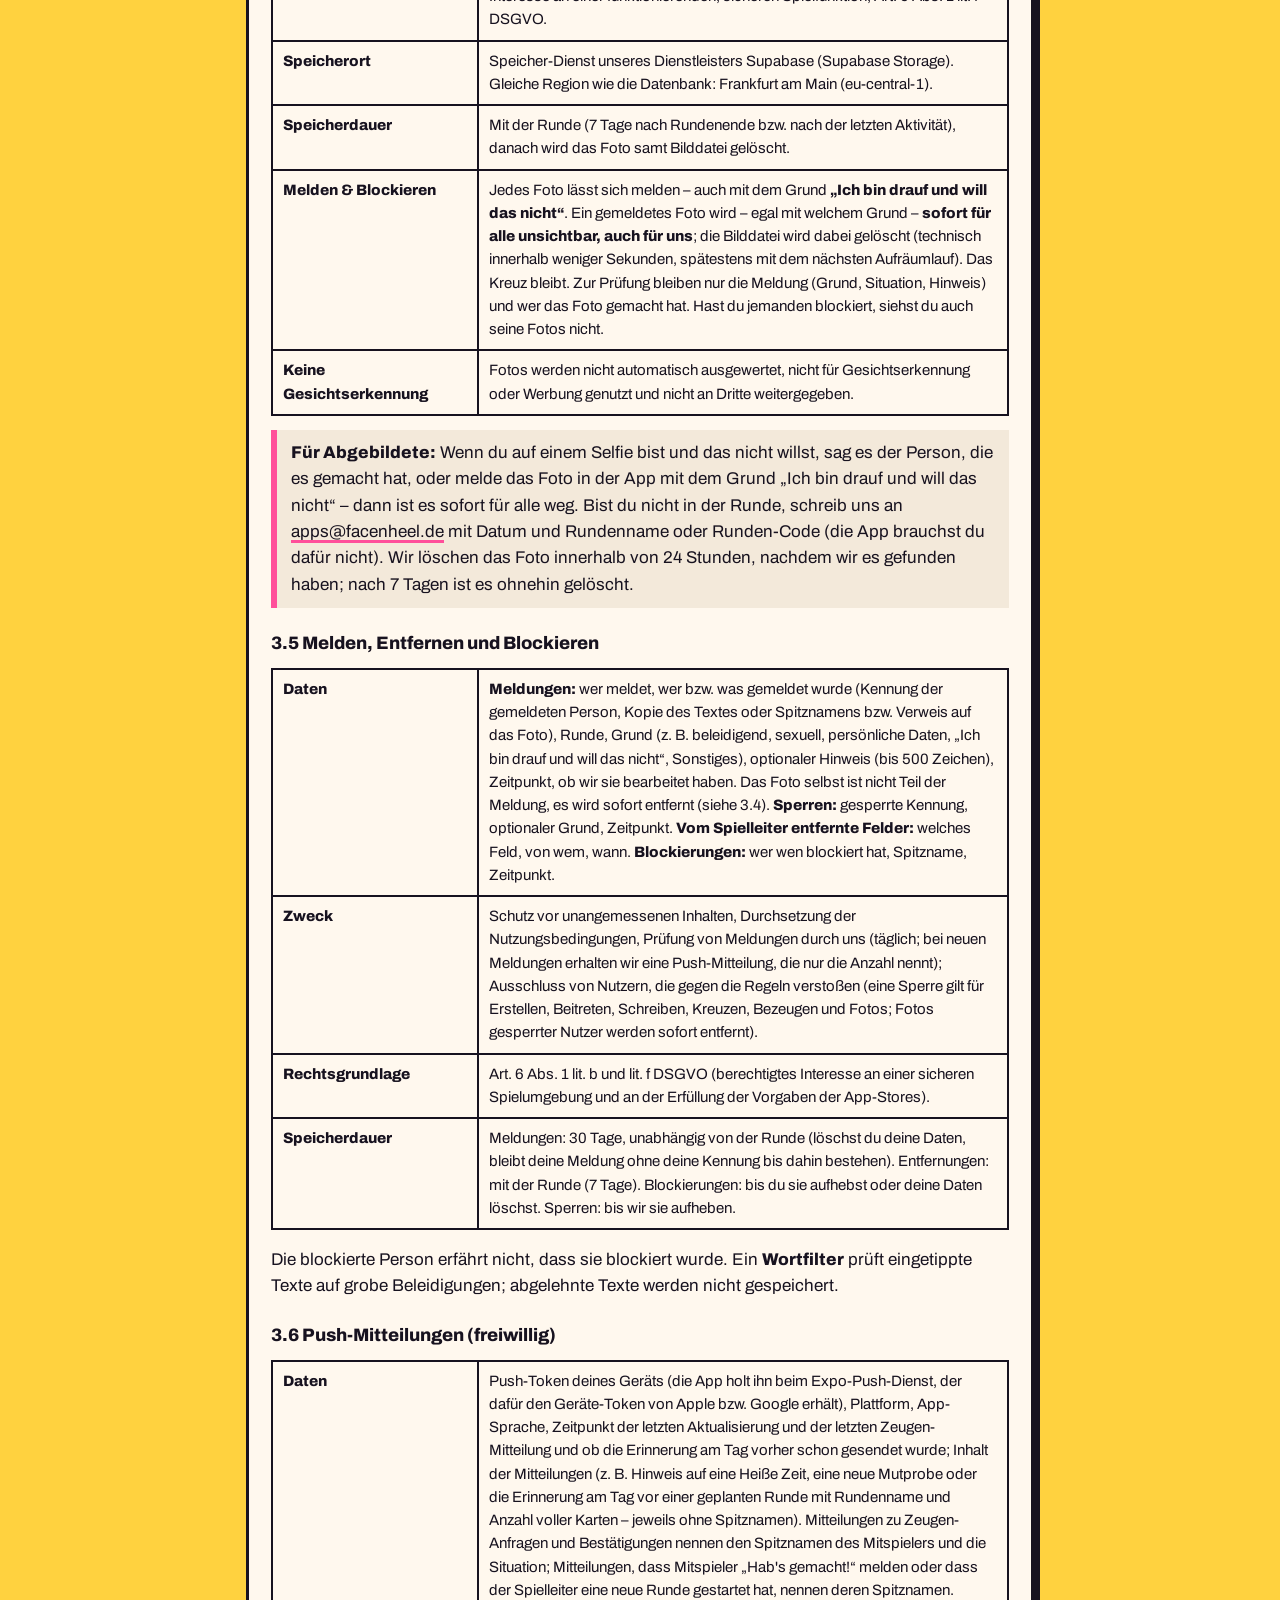
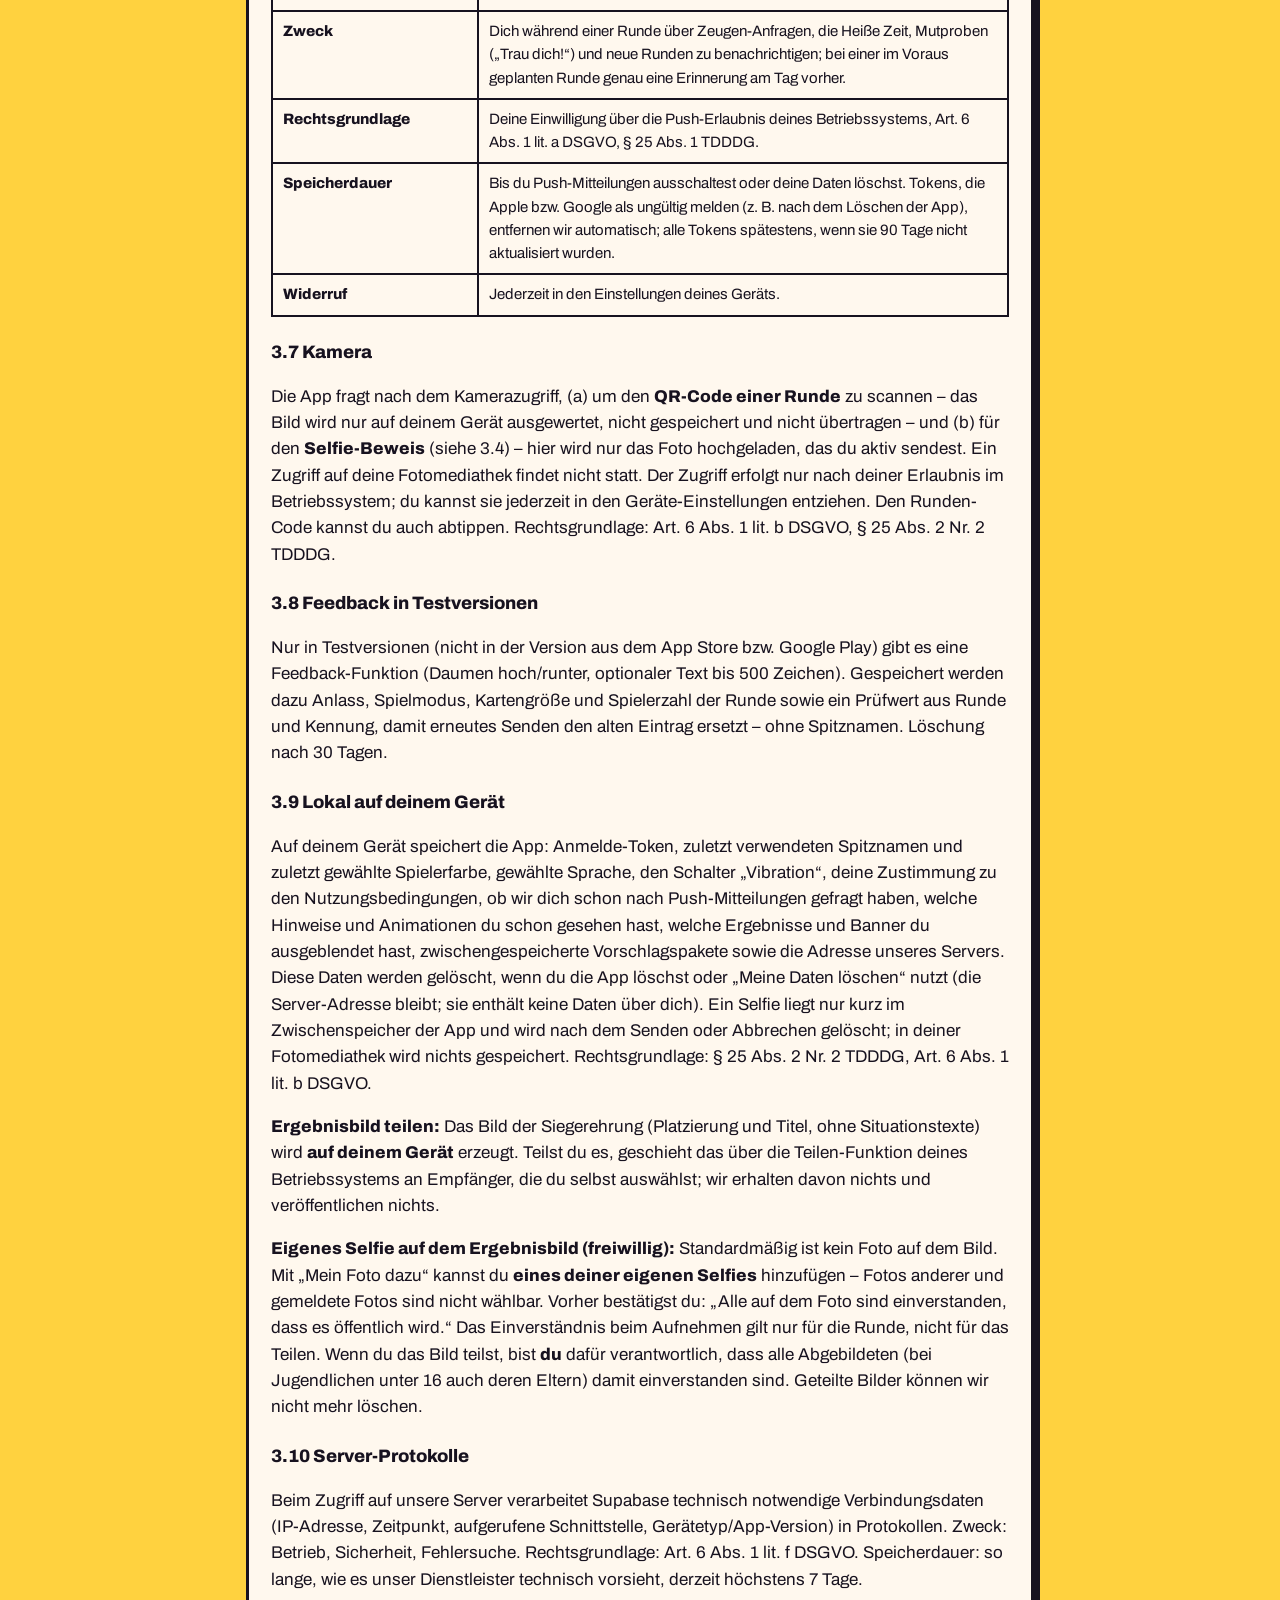
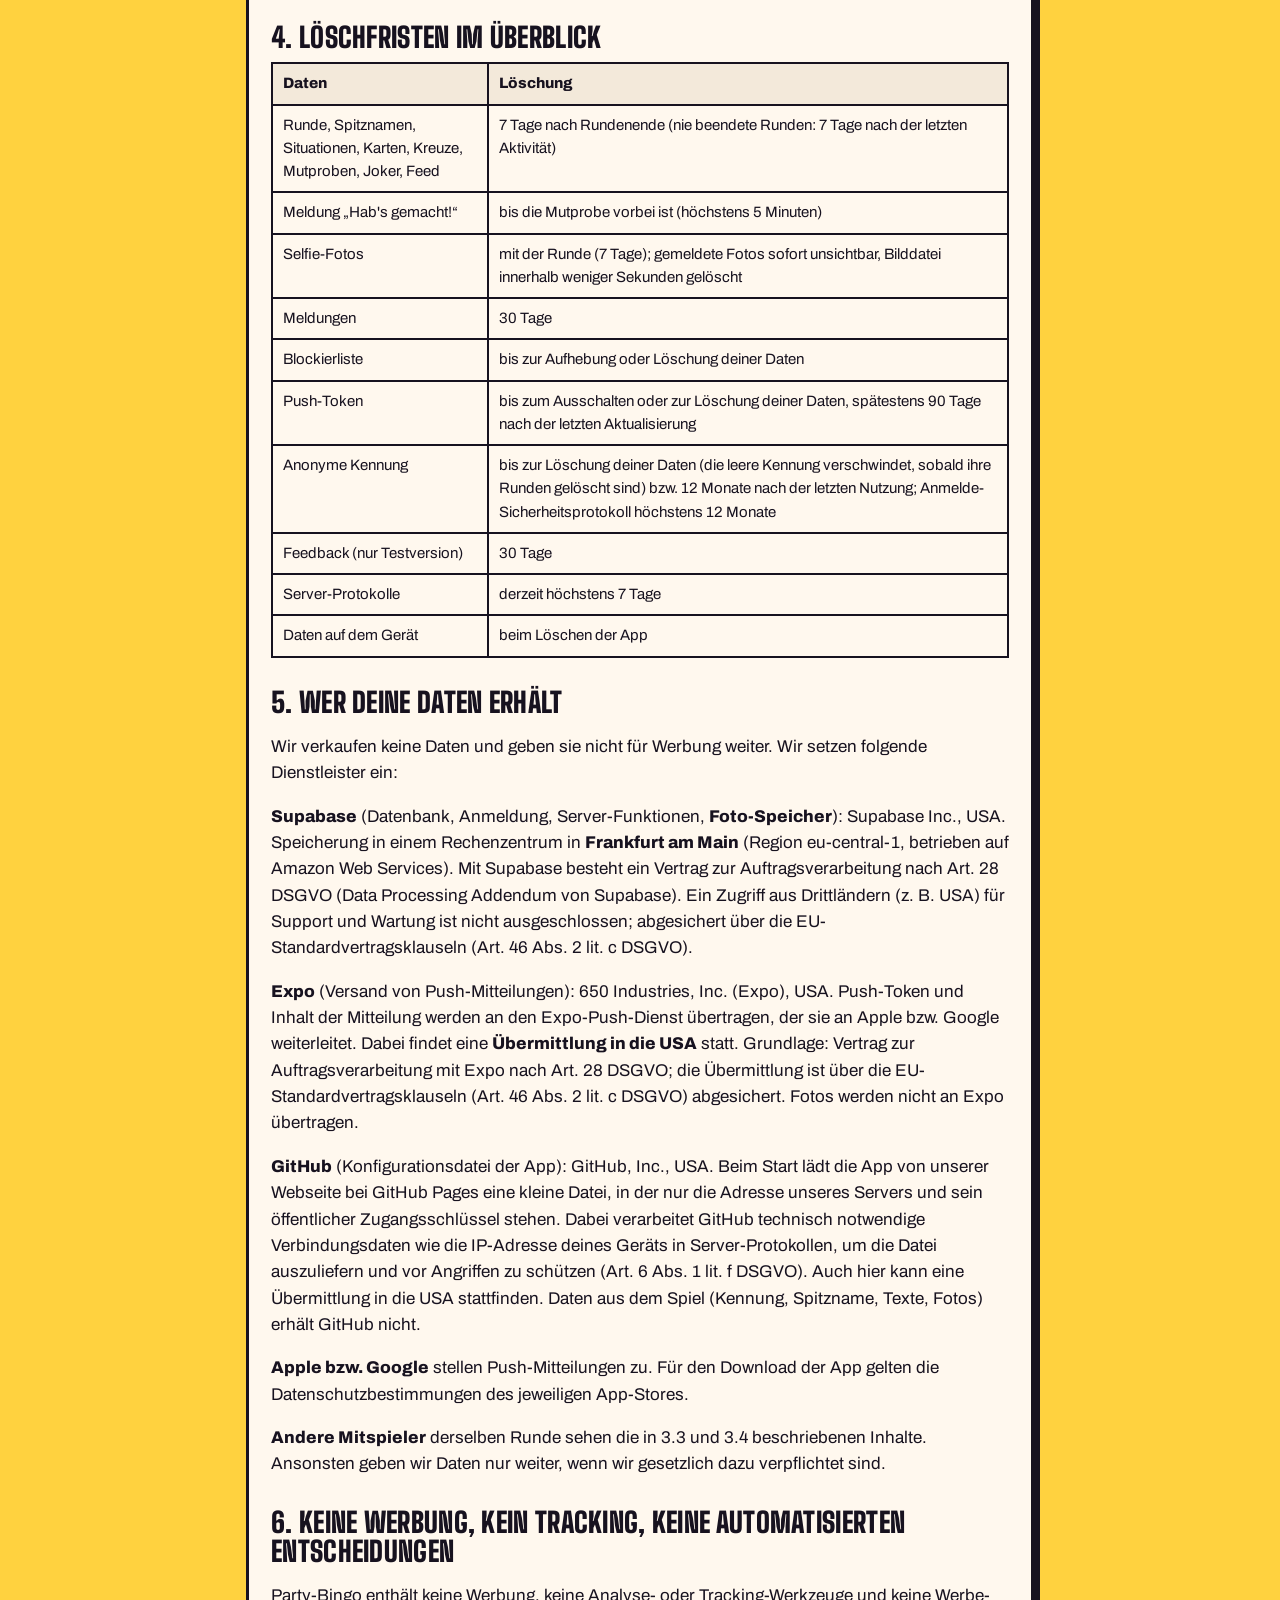
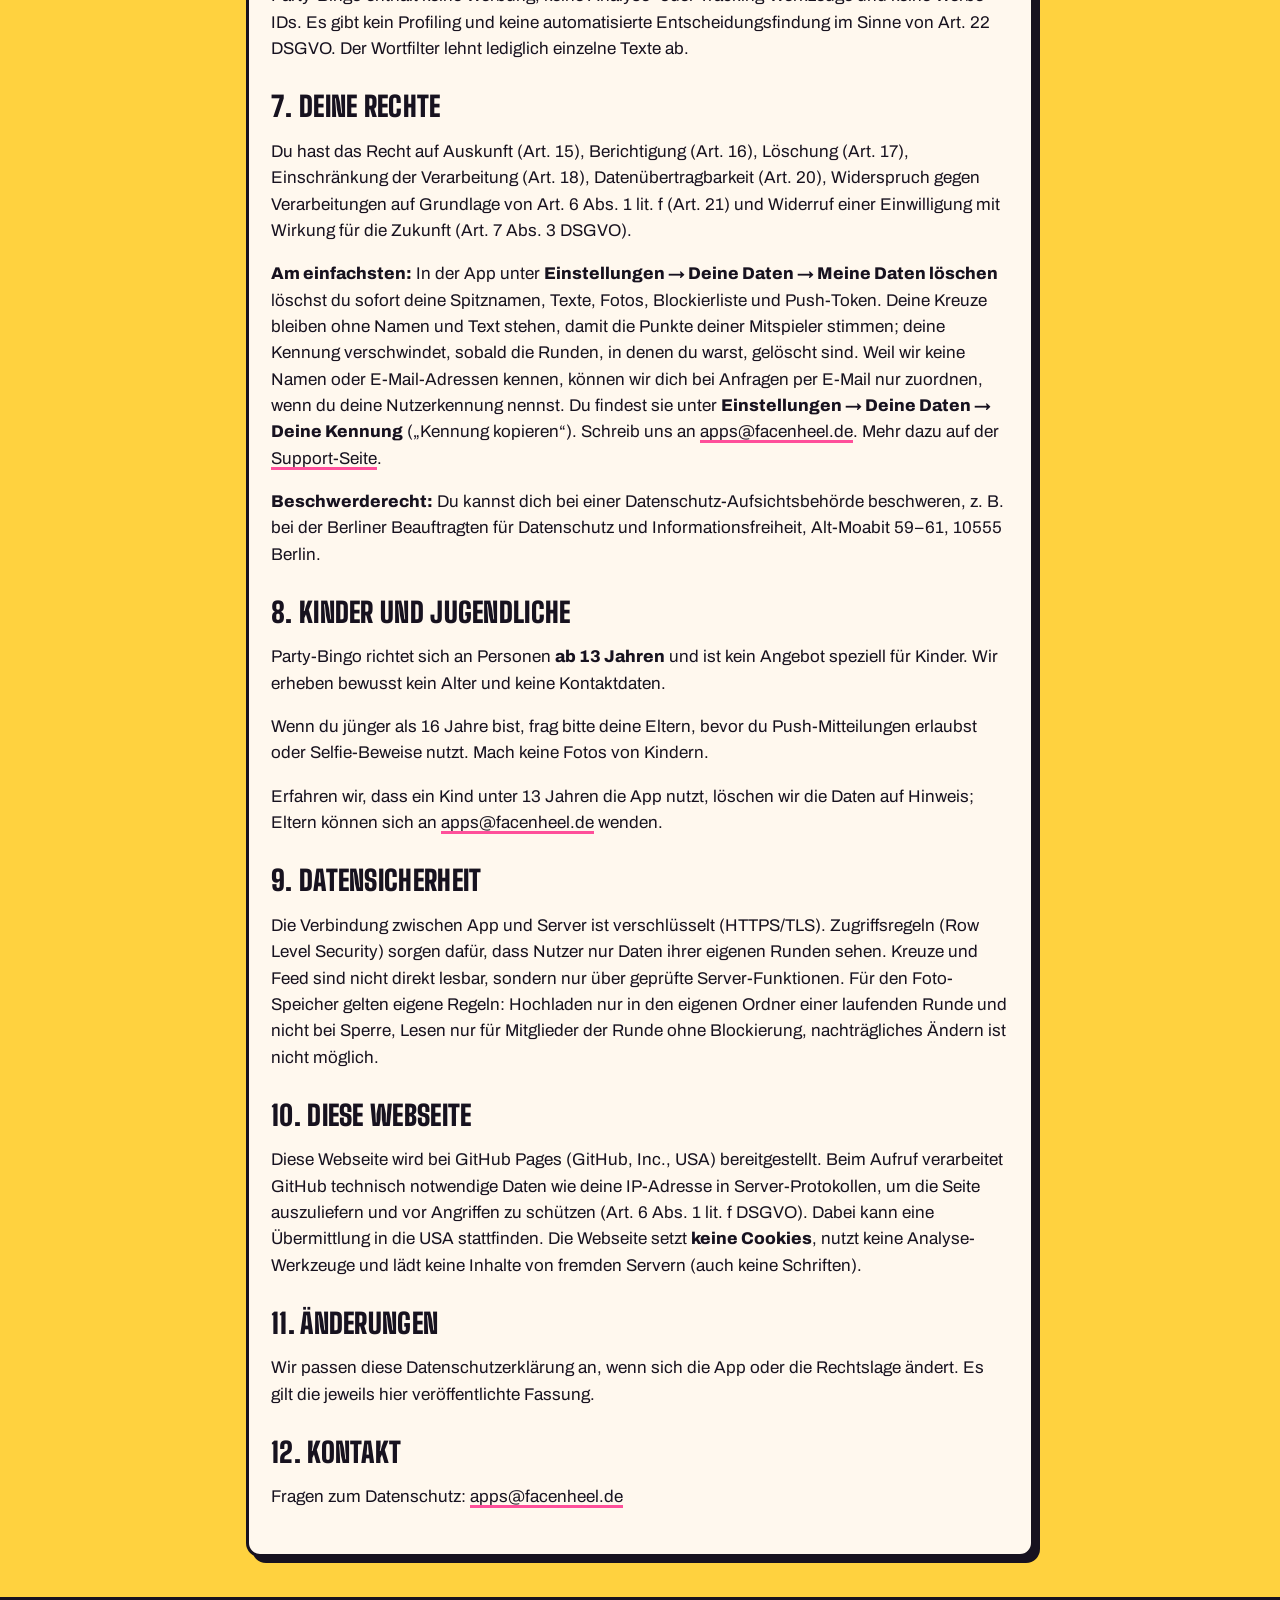
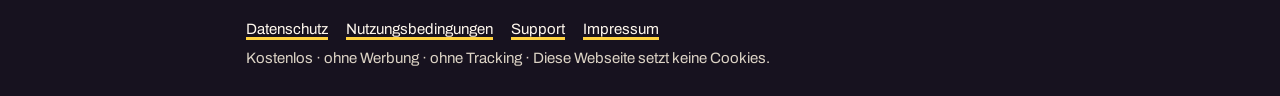
==== commit c2afa1ba: "Add files via upload" ====
--- a/datenschutz.html
+++ b/datenschutz.html
@@ -19,7 +19,7 @@
 
 <article class="paper">
 <h1>Datenschutzerklärung</h1>
-<p class="muted">für die App „Party-Bingo“ · Stand: 10. November 2026</p>
+<p class="muted">für die App „Party-Bingo“ · Stand: 12. November 2026</p>
 
 <h2>1. Wer ist verantwortlich?</h2>
 <p>Verantwortlich im Sinne der Datenschutz-Grundverordnung (DSGVO) ist:</p>
@@ -39,47 +39,48 @@
 <h2>3. Welche Daten wir verarbeiten</h2>
 
 <h3>3.1 Anonyme Anmeldung</h3>
-<div class="table-wrap"><table><tbody><tr><td>Daten</td><td>Zufällige Nutzerkennung (UUID), Anmelde-Token, Zeitpunkt der Anmeldung; technisch bedingt die IP-Adresse beim Verbindungsaufbau (siehe 3.10).</td></tr><tr><td>Zweck</td><td>Dich in Runden wiedererkennen, ohne dass du ein Konto anlegst; Missbrauch verhindern.</td></tr><tr><td>Rechtsgrundlage</td><td>Art. 6 Abs. 1 lit. b DSGVO (Bereitstellung der von dir gewünschten App-Funktionen).</td></tr><tr><td>Speicherdauer</td><td>Solange du die App nutzt. Du kannst die Kennung jederzeit über „Meine Daten löschen“ entfernen (siehe 7). Kennungen, die 12 Monate nicht benutzt wurden, löschen wir automatisch.</td></tr></tbody></table></div>
+<div class="table-wrap"><table><tbody><tr><td>Daten</td><td>Zufällige Nutzerkennung (UUID), Anmelde-Token, Zeitpunkt der Anmeldung; zur Sitzung speichert unser Dienstleister Supabase außerdem die IP-Adresse und den Gerätetyp/die App-Version (User-Agent) der Anmeldung sowie ein Sicherheitsprotokoll der Anmeldevorgänge (Zeitpunkt, IP-Adresse). Zu Verbindungen siehe 3.10.</td></tr><tr><td>Zweck</td><td>Dich in Runden wiedererkennen, ohne dass du ein Konto anlegst; Missbrauch verhindern.</td></tr><tr><td>Rechtsgrundlage</td><td>Art. 6 Abs. 1 lit. b DSGVO (Bereitstellung der von dir gewünschten App-Funktionen).</td></tr><tr><td>Speicherdauer</td><td>Solange du die App nutzt. Über „Meine Daten löschen“ (siehe 7) löschst du alle Daten zu deiner Kennung; die Kennung selbst verschwindet mit ihren Sitzungsdaten, sobald ihre Runden gelöscht sind. Kennungen, die 12 Monate nicht benutzt wurden, löschen wir automatisch. Das Sicherheitsprotokoll der Anmeldungen löschen wir mit der Kennung, spätestens nach 12 Monaten.</td></tr></tbody></table></div>
 
 <h3>3.2 Spitzname</h3>
-<div class="table-wrap"><table><tbody><tr><td>Daten</td><td>Der Spitzname (2–20 Zeichen), den du beim Beitreten einer Runde angibst. Du musst nicht deinen echten Namen verwenden.</td></tr><tr><td>Zweck</td><td>Anzeige gegenüber den anderen Mitspielern der Runde.</td></tr><tr><td>Rechtsgrundlage</td><td>Art. 6 Abs. 1 lit. b DSGVO.</td></tr><tr><td>Speicherdauer</td><td>Mit der Runde (7 Tage). Hast du jemanden blockiert, bleibt dessen Spitzname in deiner Blockierliste, bis du die Blockade aufhebst oder deine Daten löschst.</td></tr></tbody></table></div>
+<div class="table-wrap"><table><tbody><tr><td>Daten</td><td>Der Spitzname (2–20 Zeichen), den du beim Beitreten einer Runde angibst. Du musst nicht deinen echten Namen verwenden.</td></tr><tr><td>Zweck</td><td>Anzeige gegenüber den anderen Mitspielern der Runde.</td></tr><tr><td>Rechtsgrundlage</td><td>Art. 6 Abs. 1 lit. b DSGVO.</td></tr><tr><td>Speicherdauer</td><td>Mit der Runde (7 Tage). Hast du jemanden blockiert, bleibt dessen Spitzname in deiner Blockierliste, bis du die Blockade aufhebst oder deine Daten löschst; löscht die blockierte Person ihre Daten, verschwindet der Eintrag mit ihrer Kennung (spätestens 8 Tage danach).</td></tr></tbody></table></div>
 
 <h3>3.3 Runden, Situationen und Spielverlauf</h3>
-<div class="table-wrap"><table><tbody><tr><td>Daten</td><td>Rundendaten (Name, Anlass, Spielmodus, Kartengröße, Endzeit, Runden-Code, Spielleiter; bei im Voraus geplanten Runden – höchstens 5 Tage – zusätzlich Party-Tag, freiwillige Uhrzeit und Zeitzone); deine <strong>Situationen</strong> (Text bis 120 Zeichen, optional Emoji, Kategorie); deine Bingo-Karte; <strong>Kreuze</strong> (Feld, Zeitpunkt, Zeuge oder Selfie, ggf. „Hauptdarsteller“, bestätigt/abgelehnt); Spielereignisse im Verlauf, Punkte, Titel.</td></tr><tr><td>Zweck</td><td>Durchführung des Spiels: Karten verteilen, Zeugen-Anfragen, Selfie-Beweise, Punkte und Siegerehrung.</td></tr><tr><td>Wer sieht das?</td><td>Alle Mitspieler derselben Runde sehen deinen Spitznamen, die Situationen auf ihren Karten, deine bestätigten Kreuze und Punkte. Außerhalb der Runde sieht niemand etwas.</td></tr><tr><td>Rechtsgrundlage</td><td>Art. 6 Abs. 1 lit. b DSGVO.</td></tr><tr><td>Speicherdauer</td><td>7 Tage nach dem Ende der Runde (wird eine Runde nie beendet: 7 Tage nach der letzten Aktivität), danach wird die Runde mit allen zugehörigen Daten gelöscht.</td></tr></tbody></table></div>
+<div class="table-wrap"><table><tbody><tr><td>Daten</td><td>Rundendaten (Name, Anlass, Spielmodus, Kartengröße, Endzeit, Runden-Code, Spielleiter; bei im Voraus geplanten Runden – höchstens 5 Tage – zusätzlich Party-Tag, freiwillige Uhrzeit und Zeitzone); deine <strong>Situationen</strong> (Text bis 120 Zeichen, optional Emoji, Kategorie); deine Bingo-Karte; <strong>Kreuze</strong> (Feld, Zeitpunkt, Zeuge oder Selfie, bestätigt/abgelehnt); deine Spielerfarbe; die Anzahl deiner Joker; in Runden mit „Trau dich!“ die Mutproben (Aufgabe aus unserem Katalog, wer „Hab's gemacht!“ gemeldet hat, wer sie geschafft hat, wer dafür geklatscht hat, Zeitpunkt, ggf. vom Spielleiter zurückgenommen); Spielereignisse im Feed, Punkte, Titel.</td></tr><tr><td>Zweck</td><td>Durchführung des Spiels: Karten verteilen, Zeugen-Anfragen, Selfie-Beweise, Mutproben, Punkte und Siegerehrung.</td></tr><tr><td>Wer sieht das?</td><td>Alle Mitspieler derselben Runde sehen deinen Spitznamen, die Situationen auf ihren Karten, deine bestätigten Kreuze, deine Meldung „Hab's gemacht!“ während einer laufenden Mutprobe, deine geschafften Mutproben (mit dem Spitznamen dessen, der geklatscht hat) und Punkte. Wer den Runden-Code hat, sieht vor dem Beitreten nur Rundenname, Spielerzahl und vergebene Farben. Sonst sieht außerhalb der Runde niemand etwas.</td></tr><tr><td>Rechtsgrundlage</td><td>Art. 6 Abs. 1 lit. b DSGVO.</td></tr><tr><td>Speicherdauer</td><td>7 Tage nach dem Ende der Runde (wird eine Runde nie beendet: 7 Tage nach der letzten Aktivität), danach wird die Runde mit allen zugehörigen Daten gelöscht. Deine Meldung „Hab's gemacht!“ löschen wir schon, sobald die Mutprobe vorbei ist (spätestens nach 5 Minuten) oder du die Runde verlässt.</td></tr></tbody></table></div>
 <p class="note"><strong>Bitte beachte:</strong> Situationen können Namen anderer Personen enthalten (z. B. „Onkel Horst erzählt vom Urlaub“). Schreib nichts, was andere bloßstellt oder beleidigt (siehe <a href="nutzungsbedingungen.html">Nutzungsbedingungen</a>).</p>
 
 <h3>3.4 Selfie-Beweis (Fotos)</h3>
 <p>Du kannst ein Feld statt mit einem Zeugen auch mit einem <strong>Selfie</strong> abhaken. Das ist freiwillig.</p>
-<div class="table-wrap"><table><tbody><tr><td>Daten</td><td>Das Foto, das du mit der <strong>Frontkamera</strong> aufnimmst (nur Live-Kamera, kein Zugriff auf deine Fotomediathek), dazu Runde, Feld, dein Spitzname und der Zeitpunkt. Auf dem Foto können <strong>auch andere Personen</strong> zu sehen sein. Das Foto wird auf dem Gerät verkleinert (lange Seite höchstens 1280 Pixel, JPEG, höchstens 400 KB) und neu gespeichert; Standort- und Kameradaten (EXIF/GPS) werden dabei entfernt, bevor es hochgeladen wird.</td></tr><tr><td>Zweck</td><td>Beweis, dass die Situation passiert ist; Anzeige im Verlauf der Runde und im Album „Die Fotos des Abends“.</td></tr><tr><td>Wer sieht das?</td><td><strong>Nur die Mitspieler deiner Runde.</strong> Fotos sind nicht öffentlich. Auf dem teilbaren Ergebnisbild ist standardmäßig kein Foto; nur wenn du es selbst wählst, kommt <strong>eines deiner eigenen Selfies</strong> darauf (siehe 3.9). Abrufen können Fotos nur Mitglieder der Runde, über geschützte Links, die nach 15 Minuten ablaufen. Mitspieler könnten ein Foto per Bildschirmfoto speichern; das können wir technisch nicht verhindern.</td></tr><tr><td>Einverständnis</td><td>Vor dem Senden bestätigst du: „Alle auf dem Foto sind einverstanden.“ Bitte frag jede abgebildete Person vorher. Du musst selbst mit auf dem Foto sein.</td></tr><tr><td>Rechtsgrundlage</td><td>Für dich als Fotografierenden: Art. 6 Abs. 1 lit. b DSGVO (von dir gewählte Spielfunktion). Für andere abgebildete Personen: deren Einwilligung, die du vor dem Senden einholst, Art. 6 Abs. 1 lit. a DSGVO, und unser berechtigtes Interesse an einer funktionierenden, sicheren Spielfunktion, Art. 6 Abs. 1 lit. f DSGVO.</td></tr><tr><td>Speicherort</td><td>Speicher-Dienst unseres Dienstleisters Supabase (Supabase Storage). Gleiche Region wie die Datenbank: Frankfurt am Main (eu-central-1).</td></tr><tr><td>Speicherdauer</td><td>Mit der Runde (7 Tage nach Rundenende bzw. nach der letzten Aktivität), danach wird das Foto samt Bilddatei gelöscht.</td></tr><tr><td>Melden &amp; Blockieren</td><td>Jedes Foto lässt sich melden – auch mit dem Grund <strong>„Ich bin drauf und will das nicht“</strong>. Ein gemeldetes Foto wird – egal mit welchem Grund – <strong>sofort gelöscht, für alle, auch für uns</strong>; das Kreuz bleibt. Zur Prüfung bleiben nur die Meldung (Grund, Situation, Notiz) und wer das Foto gemacht hat. Hast du jemanden blockiert, siehst du auch seine Fotos nicht.</td></tr><tr><td>Keine Gesichtserkennung</td><td>Fotos werden nicht automatisch ausgewertet, nicht für Gesichtserkennung oder Werbung genutzt und nicht an Dritte weitergegeben.</td></tr></tbody></table></div>
-<p class="note"><strong>Für Abgebildete:</strong> Wenn du auf einem Selfie bist und das nicht willst, sag es der Person, die es gemacht hat, oder melde das Foto in der App mit dem Grund „Ich bin drauf und will das nicht“ – dann ist es sofort für alle weg. Bist du nicht in der Runde, schreib uns an <a href="mailto:apps@facenheel.de">apps@facenheel.de</a> mit Datum und Rundenname (die App brauchst du dafür nicht). Wir löschen das Foto innerhalb von 24 Stunden, nachdem wir es gefunden haben; nach 7 Tagen ist es ohnehin gelöscht.</p>
+<div class="table-wrap"><table><tbody><tr><td>Daten</td><td>Das Foto, das du mit der <strong>Frontkamera</strong> aufnimmst (nur Live-Kamera, kein Zugriff auf deine Fotomediathek), dazu Runde, Feld, dein Spitzname und der Zeitpunkt. Auf dem Foto können <strong>auch andere Personen</strong> zu sehen sein. Das Foto wird auf dem Gerät verkleinert (längste Seite höchstens 1280 Pixel, JPEG, höchstens 400 KB) und neu gespeichert; Standort- und Kameradaten (EXIF/GPS) werden dabei entfernt, bevor es hochgeladen wird.</td></tr><tr><td>Zweck</td><td>Beweis, dass die Situation passiert ist; Anzeige im Feed der Runde und im Album „Fotos des Abends“.</td></tr><tr><td>Wer sieht das?</td><td><strong>Nur die Mitspieler deiner Runde.</strong> Fotos sind nicht öffentlich. Auf dem teilbaren Ergebnisbild ist standardmäßig kein Foto; nur wenn du es selbst wählst, kommt <strong>eines deiner eigenen Selfies</strong> darauf (siehe 3.9). Abrufen können Fotos nur Mitglieder der Runde, über geschützte Links, die nach 15 Minuten ablaufen. Mitspieler könnten ein Foto per Bildschirmfoto speichern; das können wir technisch nicht verhindern.</td></tr><tr><td>Einverständnis</td><td>Vor dem Senden bestätigst du: „Alle auf dem Foto sind einverstanden.“ Bitte frag jede abgebildete Person vorher. Du musst selbst mit auf dem Foto sein.</td></tr><tr><td>Rechtsgrundlage</td><td>Für dich als Fotografierenden: Art. 6 Abs. 1 lit. b DSGVO (von dir gewählte Spielfunktion). Für andere abgebildete Personen: deren Einwilligung, die du vor dem Senden einholst, Art. 6 Abs. 1 lit. a DSGVO, und unser berechtigtes Interesse an einer funktionierenden, sicheren Spielfunktion, Art. 6 Abs. 1 lit. f DSGVO.</td></tr><tr><td>Speicherort</td><td>Speicher-Dienst unseres Dienstleisters Supabase (Supabase Storage). Gleiche Region wie die Datenbank: Frankfurt am Main (eu-central-1).</td></tr><tr><td>Speicherdauer</td><td>Mit der Runde (7 Tage nach Rundenende bzw. nach der letzten Aktivität), danach wird das Foto samt Bilddatei gelöscht.</td></tr><tr><td>Melden &amp; Blockieren</td><td>Jedes Foto lässt sich melden – auch mit dem Grund <strong>„Ich bin drauf und will das nicht“</strong>. Ein gemeldetes Foto wird – egal mit welchem Grund – <strong>sofort für alle unsichtbar, auch für uns</strong>; die Bilddatei wird dabei gelöscht (technisch innerhalb weniger Sekunden, spätestens mit dem nächsten Aufräumlauf). Das Kreuz bleibt. Zur Prüfung bleiben nur die Meldung (Grund, Situation, Hinweis) und wer das Foto gemacht hat. Hast du jemanden blockiert, siehst du auch seine Fotos nicht.</td></tr><tr><td>Keine Gesichtserkennung</td><td>Fotos werden nicht automatisch ausgewertet, nicht für Gesichtserkennung oder Werbung genutzt und nicht an Dritte weitergegeben.</td></tr></tbody></table></div>
+<p class="note"><strong>Für Abgebildete:</strong> Wenn du auf einem Selfie bist und das nicht willst, sag es der Person, die es gemacht hat, oder melde das Foto in der App mit dem Grund „Ich bin drauf und will das nicht“ – dann ist es sofort für alle weg. Bist du nicht in der Runde, schreib uns an <a href="mailto:apps@facenheel.de">apps@facenheel.de</a> mit Datum und Rundenname oder Runden-Code (die App brauchst du dafür nicht). Wir löschen das Foto innerhalb von 24 Stunden, nachdem wir es gefunden haben; nach 7 Tagen ist es ohnehin gelöscht.</p>
 
 <h3>3.5 Melden, Entfernen und Blockieren</h3>
-<div class="table-wrap"><table><tbody><tr><td>Daten</td><td><strong>Meldungen:</strong> wer meldet, was gemeldet wurde (Kopie des Textes oder Spitznamens bzw. Verweis auf das Foto), Grund (z. B. beleidigend, sexuell, persönliche Daten, „Ich bin drauf und will das nicht“, Sonstiges), optionaler Hinweis (bis 500 Zeichen), Zeitpunkt, ob wir sie bearbeitet haben. Das Foto selbst ist nicht Teil der Meldung, es wird sofort gelöscht (siehe 3.4). <strong>Sperren:</strong> gesperrte Kennung, optionaler Grund, Zeitpunkt. <strong>Vom Spielleiter entfernte Felder:</strong> welches Feld, von wem, wann. <strong>Blockierungen:</strong> wer wen blockiert hat, Spitzname, Zeitpunkt.</td></tr><tr><td>Zweck</td><td>Schutz vor unangemessenen Inhalten, Durchsetzung der Nutzungsbedingungen, Prüfung von Meldungen durch uns (täglich; bei neuen Meldungen erhalten wir eine Push-Mitteilung, die nur die Anzahl nennt); Ausschluss von Nutzern, die gegen die Regeln verstoßen (eine Sperre gilt für Erstellen, Beitreten, Schreiben, Kreuzen, Bezeugen und Fotos; Fotos gesperrter Nutzer werden sofort gelöscht).</td></tr><tr><td>Rechtsgrundlage</td><td>Art. 6 Abs. 1 lit. b und lit. f DSGVO (berechtigtes Interesse an einer sicheren Spielumgebung und an der Erfüllung der Vorgaben der App-Stores).</td></tr><tr><td>Speicherdauer</td><td>Meldungen: 30 Tage, unabhängig von der Runde (löschst du deine Daten, bleibt deine Meldung ohne deine Kennung bis dahin bestehen). Entfernungen: mit der Runde (7 Tage). Blockierungen: bis du sie aufhebst oder deine Daten löschst. Sperren: bis wir sie aufheben.</td></tr></tbody></table></div>
+<div class="table-wrap"><table><tbody><tr><td>Daten</td><td><strong>Meldungen:</strong> wer meldet, wer bzw. was gemeldet wurde (Kennung der gemeldeten Person, Kopie des Textes oder Spitznamens bzw. Verweis auf das Foto), Runde, Grund (z. B. beleidigend, sexuell, persönliche Daten, „Ich bin drauf und will das nicht“, Sonstiges), optionaler Hinweis (bis 500 Zeichen), Zeitpunkt, ob wir sie bearbeitet haben. Das Foto selbst ist nicht Teil der Meldung, es wird sofort entfernt (siehe 3.4). <strong>Sperren:</strong> gesperrte Kennung, optionaler Grund, Zeitpunkt. <strong>Vom Spielleiter entfernte Felder:</strong> welches Feld, von wem, wann. <strong>Blockierungen:</strong> wer wen blockiert hat, Spitzname, Zeitpunkt.</td></tr><tr><td>Zweck</td><td>Schutz vor unangemessenen Inhalten, Durchsetzung der Nutzungsbedingungen, Prüfung von Meldungen durch uns (täglich; bei neuen Meldungen erhalten wir eine Push-Mitteilung, die nur die Anzahl nennt); Ausschluss von Nutzern, die gegen die Regeln verstoßen (eine Sperre gilt für Erstellen, Beitreten, Schreiben, Kreuzen, Bezeugen und Fotos; Fotos gesperrter Nutzer werden sofort entfernt).</td></tr><tr><td>Rechtsgrundlage</td><td>Art. 6 Abs. 1 lit. b und lit. f DSGVO (berechtigtes Interesse an einer sicheren Spielumgebung und an der Erfüllung der Vorgaben der App-Stores).</td></tr><tr><td>Speicherdauer</td><td>Meldungen: 30 Tage, unabhängig von der Runde (löschst du deine Daten, bleibt deine Meldung ohne deine Kennung bis dahin bestehen). Entfernungen: mit der Runde (7 Tage). Blockierungen: bis du sie aufhebst oder deine Daten löschst. Sperren: bis wir sie aufheben.</td></tr></tbody></table></div>
 <p>Die blockierte Person erfährt nicht, dass sie blockiert wurde. Ein <strong>Wortfilter</strong> prüft eingetippte Texte auf grobe Beleidigungen; abgelehnte Texte werden nicht gespeichert.</p>
 
 <h3>3.6 Push-Mitteilungen (freiwillig)</h3>
-<div class="table-wrap"><table><tbody><tr><td>Daten</td><td>Push-Token deines Geräts (von Apple bzw. Google über Expo vergeben), Plattform, App-Sprache, Zeitpunkt der letzten Aktualisierung und der letzten Zeugen-Mitteilung; Inhalt der Mitteilungen (z. B. Hinweis auf eine neue Runde, offene Zeugen-Anfragen oder die Erinnerung am Tag vor einer geplanten Runde mit Rundenname und Anzahl voller Karten, ohne Spitznamen).</td></tr><tr><td>Zweck</td><td>Dich während einer Runde über Zeugen-Anfragen, das Heiße Feld und neue Runden zu benachrichtigen; bei einer im Voraus geplanten Runde genau eine Erinnerung am Tag vorher.</td></tr><tr><td>Rechtsgrundlage</td><td>Deine Einwilligung über die Push-Erlaubnis deines Betriebssystems, Art. 6 Abs. 1 lit. a DSGVO, § 25 Abs. 1 TDDDG.</td></tr><tr><td>Speicherdauer</td><td>Bis du Push-Mitteilungen ausschaltest oder deine Daten löschst. Tokens, die Apple bzw. Google als ungültig melden (z. B. nach dem Löschen der App), entfernen wir automatisch; Tokens, die 90 Tage nicht aktualisiert wurden, ebenfalls.</td></tr><tr><td>Widerruf</td><td>Jederzeit in den Einstellungen deines Geräts.</td></tr></tbody></table></div>
+<div class="table-wrap"><table><tbody><tr><td>Daten</td><td>Push-Token deines Geräts (die App holt ihn beim Expo-Push-Dienst, der dafür den Geräte-Token von Apple bzw. Google erhält), Plattform, App-Sprache, Zeitpunkt der letzten Aktualisierung und der letzten Zeugen-Mitteilung und ob die Erinnerung am Tag vorher schon gesendet wurde; Inhalt der Mitteilungen (z. B. Hinweis auf eine Heiße Zeit, eine neue Mutprobe oder die Erinnerung am Tag vor einer geplanten Runde mit Rundenname und Anzahl voller Karten – jeweils ohne Spitznamen). Mitteilungen zu Zeugen-Anfragen und Bestätigungen nennen den Spitznamen des Mitspielers und die Situation; Mitteilungen, dass Mitspieler „Hab's gemacht!“ melden oder dass der Spielleiter eine neue Runde gestartet hat, nennen deren Spitznamen.</td></tr><tr><td>Zweck</td><td>Dich während einer Runde über Zeugen-Anfragen, die Heiße Zeit, Mutproben („Trau dich!“) und neue Runden zu benachrichtigen; bei einer im Voraus geplanten Runde genau eine Erinnerung am Tag vorher.</td></tr><tr><td>Rechtsgrundlage</td><td>Deine Einwilligung über die Push-Erlaubnis deines Betriebssystems, Art. 6 Abs. 1 lit. a DSGVO, § 25 Abs. 1 TDDDG.</td></tr><tr><td>Speicherdauer</td><td>Bis du Push-Mitteilungen ausschaltest oder deine Daten löschst. Tokens, die Apple bzw. Google als ungültig melden (z. B. nach dem Löschen der App), entfernen wir automatisch; alle Tokens spätestens, wenn sie 90 Tage nicht aktualisiert wurden.</td></tr><tr><td>Widerruf</td><td>Jederzeit in den Einstellungen deines Geräts.</td></tr></tbody></table></div>
 
 <h3>3.7 Kamera</h3>
 <p>Die App fragt nach dem Kamerazugriff, (a) um den <strong>QR-Code einer Runde</strong> zu scannen – das Bild wird nur auf deinem Gerät ausgewertet, nicht gespeichert und nicht übertragen – und (b) für den <strong>Selfie-Beweis</strong> (siehe 3.4) – hier wird nur das Foto hochgeladen, das du aktiv sendest. Ein Zugriff auf deine Fotomediathek findet nicht statt. Der Zugriff erfolgt nur nach deiner Erlaubnis im Betriebssystem; du kannst sie jederzeit in den Geräte-Einstellungen entziehen. Den Runden-Code kannst du auch abtippen. Rechtsgrundlage: Art. 6 Abs. 1 lit. b DSGVO, § 25 Abs. 2 Nr. 2 TDDDG.</p>
 
 <h3>3.8 Feedback in Testversionen</h3>
-<p>Nur in Testversionen (nicht in der Version aus dem App Store bzw. Google Play) gibt es eine Feedback-Funktion (Daumen hoch/runter, optionaler Text). Diese Angaben werden ohne Spitznamen gespeichert und nach 30 Tagen gelöscht.</p>
+<p>Nur in Testversionen (nicht in der Version aus dem App Store bzw. Google Play) gibt es eine Feedback-Funktion (Daumen hoch/runter, optionaler Text bis 500 Zeichen). Gespeichert werden dazu Anlass, Spielmodus, Kartengröße und Spielerzahl der Runde sowie ein Prüfwert aus Runde und Kennung, damit erneutes Senden den alten Eintrag ersetzt – ohne Spitznamen. Löschung nach 30 Tagen.</p>
 
 <h3>3.9 Lokal auf deinem Gerät</h3>
-<p>Auf deinem Gerät speichert die App: Anmelde-Token, zuletzt verwendeten Spitznamen, gewählte Sprache, deine Zustimmung zu den Nutzungsbedingungen und welche Animationen du schon gesehen hast. Diese Daten werden gelöscht, wenn du die App löschst. Ein Selfie liegt nur kurz im Zwischenspeicher der App und wird nach dem Senden oder Abbrechen gelöscht; in deiner Fotomediathek wird nichts gespeichert. Rechtsgrundlage: § 25 Abs. 2 Nr. 2 TDDDG, Art. 6 Abs. 1 lit. b DSGVO.</p>
+<p>Auf deinem Gerät speichert die App: Anmelde-Token, zuletzt verwendeten Spitznamen und zuletzt gewählte Spielerfarbe, gewählte Sprache, den Schalter „Vibration“, deine Zustimmung zu den Nutzungsbedingungen, ob wir dich schon nach Push-Mitteilungen gefragt haben, welche Hinweise und Animationen du schon gesehen hast, welche Ergebnisse und Banner du ausgeblendet hast, zwischengespeicherte Vorschlagspakete sowie die Adresse unseres Servers. Diese Daten werden gelöscht, wenn du die App löschst oder „Meine Daten löschen“ nutzt (die Server-Adresse bleibt; sie enthält keine Daten über dich). Ein Selfie liegt nur kurz im Zwischenspeicher der App und wird nach dem Senden oder Abbrechen gelöscht; in deiner Fotomediathek wird nichts gespeichert. Rechtsgrundlage: § 25 Abs. 2 Nr. 2 TDDDG, Art. 6 Abs. 1 lit. b DSGVO.</p>
 <p><strong>Ergebnisbild teilen:</strong> Das Bild der Siegerehrung (Platzierung und Titel, ohne Situationstexte) wird <strong>auf deinem Gerät</strong> erzeugt. Teilst du es, geschieht das über die Teilen-Funktion deines Betriebssystems an Empfänger, die du selbst auswählst; wir erhalten davon nichts und veröffentlichen nichts.</p><p><strong>Eigenes Selfie auf dem Ergebnisbild (freiwillig):</strong> Standardmäßig ist kein Foto auf dem Bild. Mit „Mein Foto dazu“ kannst du <strong>eines deiner eigenen Selfies</strong> hinzufügen – Fotos anderer und gemeldete Fotos sind nicht wählbar. Vorher bestätigst du: „Alle auf dem Foto sind einverstanden, dass es öffentlich wird.“ Das Einverständnis beim Aufnehmen gilt nur für die Runde, nicht für das Teilen. Wenn du das Bild teilst, bist <strong>du</strong> dafür verantwortlich, dass alle Abgebildeten (bei Jugendlichen unter 16 auch deren Eltern) damit einverstanden sind. Geteilte Bilder können wir nicht mehr löschen.</p>
 
 <h3>3.10 Server-Protokolle</h3>
-<p>Beim Zugriff auf unsere Server verarbeitet Supabase technisch notwendige Verbindungsdaten (IP-Adresse, Zeitpunkt, aufgerufene Schnittstelle, Gerätetyp/App-Version) in Protokollen. Zweck: Betrieb, Sicherheit, Fehlersuche. Rechtsgrundlage: Art. 6 Abs. 1 lit. f DSGVO. Speicherdauer: höchstens 7 Tage.</p>
+<p>Beim Zugriff auf unsere Server verarbeitet Supabase technisch notwendige Verbindungsdaten (IP-Adresse, Zeitpunkt, aufgerufene Schnittstelle, Gerätetyp/App-Version) in Protokollen. Zweck: Betrieb, Sicherheit, Fehlersuche. Rechtsgrundlage: Art. 6 Abs. 1 lit. f DSGVO. Speicherdauer: so lange, wie es unser Dienstleister technisch vorsieht, derzeit höchstens 7 Tage.</p>
 
 <h2>4. Löschfristen im Überblick</h2>
-<div class="table-wrap"><table class="plain"><thead><tr><th>Daten</th><th>Löschung</th></tr></thead><tbody><tr><td>Runde, Spitznamen, Situationen, Karten, Kreuze, Verlauf</td><td>7 Tage nach Rundenende (nie beendete Runden: 7 Tage nach der letzten Aktivität)</td></tr><tr><td>Selfie-Fotos</td><td>mit der Runde (7 Tage); gemeldete Fotos sofort gelöscht</td></tr><tr><td>Meldungen</td><td>30 Tage</td></tr><tr><td>Blockierliste</td><td>bis zur Aufhebung oder Löschung deiner Daten</td></tr><tr><td>Push-Token</td><td>bis zum Ausschalten oder Löschung deiner Daten; ungültige sofort, sonst nach 90 Tagen ohne Aktualisierung</td></tr><tr><td>Anonyme Kennung</td><td>bis zur Löschung deiner Daten (die leere Kennung verschwindet, sobald ihre Runden gelöscht sind) bzw. 12 Monate nach der letzten Nutzung</td></tr><tr><td>Feedback (nur Testversion)</td><td>30 Tage</td></tr><tr><td>Server-Protokolle</td><td>höchstens 7 Tage</td></tr><tr><td>Daten auf dem Gerät</td><td>beim Löschen der App</td></tr></tbody></table></div>
+<div class="table-wrap"><table class="plain"><thead><tr><th>Daten</th><th>Löschung</th></tr></thead><tbody><tr><td>Runde, Spitznamen, Situationen, Karten, Kreuze, Mutproben, Joker, Feed</td><td>7 Tage nach Rundenende (nie beendete Runden: 7 Tage nach der letzten Aktivität)</td></tr><tr><td>Meldung „Hab's gemacht!“</td><td>bis die Mutprobe vorbei ist (höchstens 5 Minuten)</td></tr><tr><td>Selfie-Fotos</td><td>mit der Runde (7 Tage); gemeldete Fotos sofort unsichtbar, Bilddatei innerhalb weniger Sekunden gelöscht</td></tr><tr><td>Meldungen</td><td>30 Tage</td></tr><tr><td>Blockierliste</td><td>bis zur Aufhebung oder Löschung deiner Daten</td></tr><tr><td>Push-Token</td><td>bis zum Ausschalten oder zur Löschung deiner Daten, spätestens 90 Tage nach der letzten Aktualisierung</td></tr><tr><td>Anonyme Kennung</td><td>bis zur Löschung deiner Daten (die leere Kennung verschwindet, sobald ihre Runden gelöscht sind) bzw. 12 Monate nach der letzten Nutzung; Anmelde-Sicherheitsprotokoll höchstens 12 Monate</td></tr><tr><td>Feedback (nur Testversion)</td><td>30 Tage</td></tr><tr><td>Server-Protokolle</td><td>derzeit höchstens 7 Tage</td></tr><tr><td>Daten auf dem Gerät</td><td>beim Löschen der App</td></tr></tbody></table></div>
 
 <h2>5. Wer deine Daten erhält</h2>
 <p>Wir verkaufen keine Daten und geben sie nicht für Werbung weiter. Wir setzen folgende Dienstleister ein:</p>
 <p><strong>Supabase</strong> (Datenbank, Anmeldung, Server-Funktionen, <strong>Foto-Speicher</strong>): Supabase Inc., USA. Speicherung in einem Rechenzentrum in <strong>Frankfurt am Main</strong> (Region eu-central-1, betrieben auf Amazon Web Services). Mit Supabase besteht ein Vertrag zur Auftragsverarbeitung nach Art. 28 DSGVO (Data Processing Addendum von Supabase). Ein Zugriff aus Drittländern (z. B. USA) für Support und Wartung ist nicht ausgeschlossen; abgesichert über die EU-Standardvertragsklauseln (Art. 46 Abs. 2 lit. c DSGVO).</p>
 <p><strong>Expo</strong> (Versand von Push-Mitteilungen): 650 Industries, Inc. (Expo), USA. Push-Token und Inhalt der Mitteilung werden an den Expo-Push-Dienst übertragen, der sie an Apple bzw. Google weiterleitet. Dabei findet eine <strong>Übermittlung in die USA</strong> statt. Grundlage: Vertrag zur Auftragsverarbeitung mit Expo nach Art. 28 DSGVO; die Übermittlung ist über die EU-Standardvertragsklauseln (Art. 46 Abs. 2 lit. c DSGVO) abgesichert. Fotos werden nicht an Expo übertragen.</p>
+<p><strong>GitHub</strong> (Konfigurationsdatei der App): GitHub, Inc., USA. Beim Start lädt die App von unserer Webseite bei GitHub Pages eine kleine Datei, in der nur die Adresse unseres Servers und sein öffentlicher Zugangsschlüssel stehen. Dabei verarbeitet GitHub technisch notwendige Verbindungsdaten wie die IP-Adresse deines Geräts in Server-Protokollen, um die Datei auszuliefern und vor Angriffen zu schützen (Art. 6 Abs. 1 lit. f DSGVO). Auch hier kann eine Übermittlung in die USA stattfinden. Daten aus dem Spiel (Kennung, Spitzname, Texte, Fotos) erhält GitHub nicht.</p>
 <p><strong>Apple bzw. Google</strong> stellen Push-Mitteilungen zu. Für den Download der App gelten die Datenschutzbestimmungen des jeweiligen App-Stores.</p>
 <p><strong>Andere Mitspieler</strong> derselben Runde sehen die in 3.3 und 3.4 beschriebenen Inhalte. Ansonsten geben wir Daten nur weiter, wenn wir gesetzlich dazu verpflichtet sind.</p>
 
@@ -88,7 +89,7 @@
 
 <h2>7. Deine Rechte</h2>
 <p>Du hast das Recht auf Auskunft (Art. 15), Berichtigung (Art. 16), Löschung (Art. 17), Einschränkung der Verarbeitung (Art. 18), Datenübertragbarkeit (Art. 20), Widerspruch gegen Verarbeitungen auf Grundlage von Art. 6 Abs. 1 lit. f (Art. 21) und Widerruf einer Einwilligung mit Wirkung für die Zukunft (Art. 7 Abs. 3 DSGVO).</p>
-<p><strong>Am einfachsten:</strong> In der App unter <strong>Einstellungen → Deine Daten → Meine Daten löschen</strong> löschst du deine Kennung und die damit verbundenen Daten sofort. Weil wir keine Namen oder E-Mail-Adressen kennen, können wir dich bei Anfragen per E-Mail nur zuordnen, wenn du deine Nutzerkennung nennst. Du findest sie unter <strong>Einstellungen → Deine Daten → Deine Kennung</strong> („Kennung kopieren“). Schreib uns an <a href="mailto:apps@facenheel.de">apps@facenheel.de</a>. Mehr dazu auf der <a href="support.html#daten-loeschen">Support-Seite</a>.</p>
+<p><strong>Am einfachsten:</strong> In der App unter <strong>Einstellungen → Deine Daten → Meine Daten löschen</strong> löschst du sofort deine Spitznamen, Texte, Fotos, Blockierliste und Push-Token. Deine Kreuze bleiben ohne Namen und Text stehen, damit die Punkte deiner Mitspieler stimmen; deine Kennung verschwindet, sobald die Runden, in denen du warst, gelöscht sind. Weil wir keine Namen oder E-Mail-Adressen kennen, können wir dich bei Anfragen per E-Mail nur zuordnen, wenn du deine Nutzerkennung nennst. Du findest sie unter <strong>Einstellungen → Deine Daten → Deine Kennung</strong> („Kennung kopieren“). Schreib uns an <a href="mailto:apps@facenheel.de">apps@facenheel.de</a>. Mehr dazu auf der <a href="support.html#daten-loeschen">Support-Seite</a>.</p>
 <p><strong>Beschwerderecht:</strong> Du kannst dich bei einer Datenschutz-Aufsichtsbehörde beschweren, z. B. bei der Berliner Beauftragten für Datenschutz und Informationsfreiheit, Alt-Moabit 59–61, 10555 Berlin.</p>
 
 <h2>8. Kinder und Jugendliche</h2>
@@ -97,7 +98,7 @@
 <p>Erfahren wir, dass ein Kind unter 13 Jahren die App nutzt, löschen wir die Daten auf Hinweis; Eltern können sich an <a href="mailto:apps@facenheel.de">apps@facenheel.de</a> wenden.</p>
 
 <h2>9. Datensicherheit</h2>
-<p>Die Verbindung zwischen App und Server ist verschlüsselt (HTTPS/TLS). Zugriffsregeln (Row Level Security) sorgen dafür, dass Nutzer nur Daten ihrer eigenen Runden sehen. Kreuze und Spielverlauf sind nicht direkt lesbar, sondern nur über geprüfte Server-Funktionen. Für den Foto-Speicher gelten eigene Regeln: Hochladen nur in den eigenen Ordner einer laufenden Runde und nicht bei Sperre, Lesen nur für Mitglieder der Runde ohne Blockierung, nachträgliches Ändern ist nicht möglich.</p>
+<p>Die Verbindung zwischen App und Server ist verschlüsselt (HTTPS/TLS). Zugriffsregeln (Row Level Security) sorgen dafür, dass Nutzer nur Daten ihrer eigenen Runden sehen. Kreuze und Feed sind nicht direkt lesbar, sondern nur über geprüfte Server-Funktionen. Für den Foto-Speicher gelten eigene Regeln: Hochladen nur in den eigenen Ordner einer laufenden Runde und nicht bei Sperre, Lesen nur für Mitglieder der Runde ohne Blockierung, nachträgliches Ändern ist nicht möglich.</p>
 
 <h2>10. Diese Webseite</h2>
 <p>Diese Webseite wird bei GitHub Pages (GitHub, Inc., USA) bereitgestellt. Beim Aufruf verarbeitet GitHub technisch notwendige Daten wie deine IP-Adresse in Server-Protokollen, um die Seite auszuliefern und vor Angriffen zu schützen (Art. 6 Abs. 1 lit. f DSGVO). Dabei kann eine Übermittlung in die USA stattfinden. Die Webseite setzt <strong>keine Cookies</strong>, nutzt keine Analyse-Werkzeuge und lädt keine Inhalte von fremden Servern (auch keine Schriften).</p>
